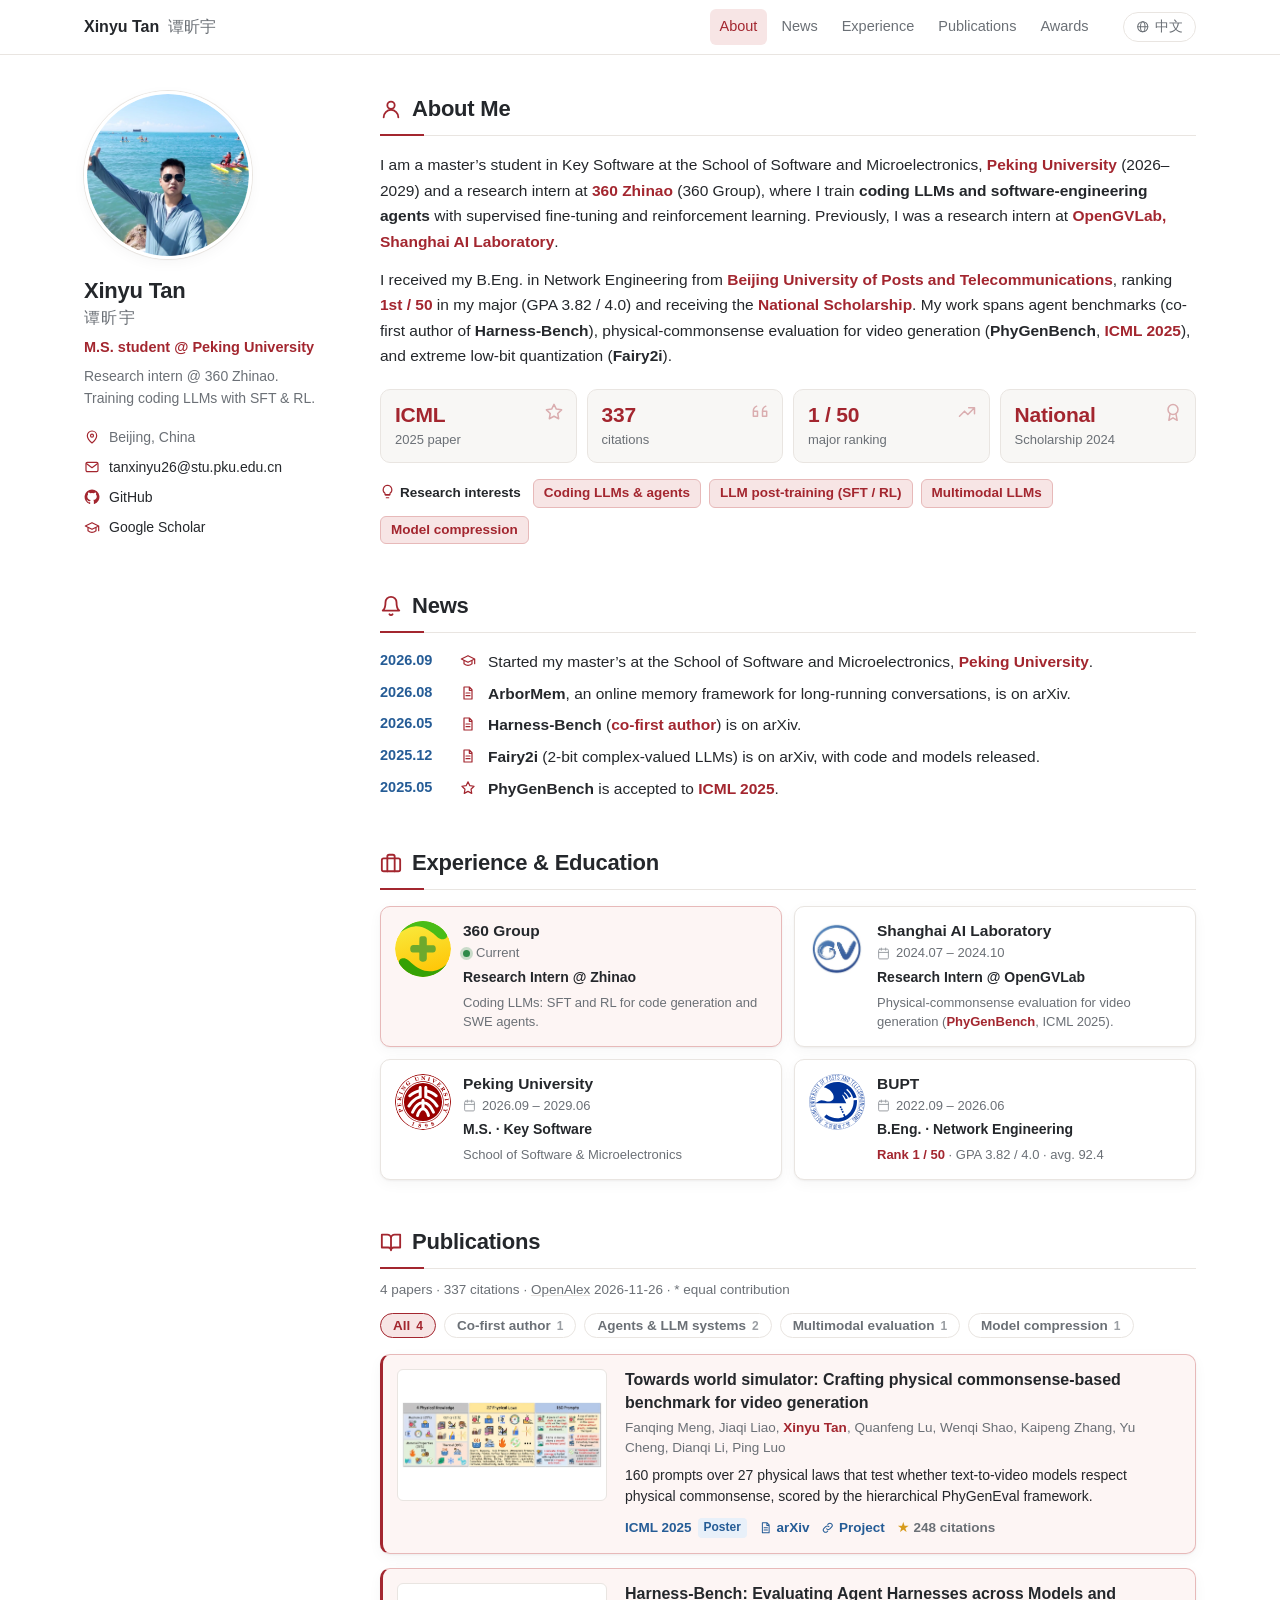
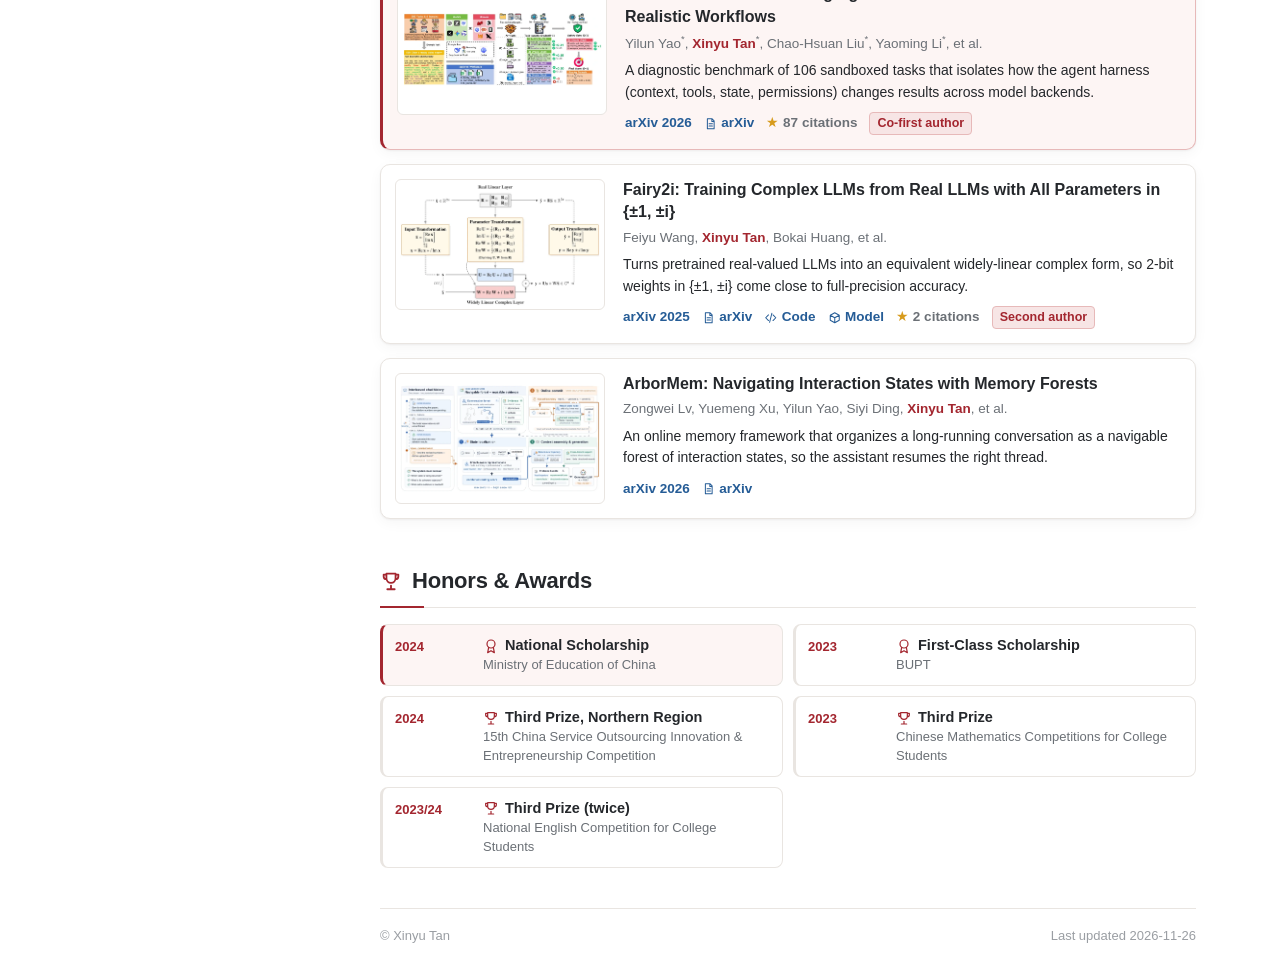
==== index.html @ e9a566f7 "Add PKU School of Software & Microelectronics, section and item icons Co-Authored-By: Claude Opus 5." ====
<!doctype html>
<html lang="en">
<head>
  <meta charset="utf-8">
  <meta name="viewport" content="width=device-width, initial-scale=1">
  <meta name="theme-color" content="#ffffff" media="(prefers-color-scheme: light)">
  <meta name="theme-color" content="#16181c" media="(prefers-color-scheme: dark)">
  <meta name="description" content="Xinyu Tan (谭昕宇), master's student at Peking University and research intern at 360. Coding LLMs, AI agents, multimodal evaluation and model compression.">
  <title>Xinyu Tan · 谭昕宇</title>
  <link rel="icon" href="assets/favicon.svg" type="image/svg+xml">
  <link rel="stylesheet" href="assets/style.css">
  <script defer src="assets/site.js"></script>
</head>
<body>
  <a class="skip-link" href="#about"><span class="en">Skip to content</span><span class="zh">跳到正文</span></a>

  <header class="topbar">
    <div class="topbar-inner">
      <a class="brand" href="#about">Xinyu Tan <span class="brand-zh">谭昕宇</span></a>
      <nav aria-label="Main navigation">
        <a href="#about"><span class="en">About</span><span class="zh">关于</span></a>
        <a href="#news"><span class="en">News</span><span class="zh">动态</span></a>
        <a href="#experience"><span class="en">Experience</span><span class="zh">经历</span></a>
        <a href="#publications"><span class="en">Publications</span><span class="zh">论文</span></a>
        <a href="#awards"><span class="en">Awards</span><span class="zh">荣誉</span></a>
      </nav>
      <button class="locale" id="language" type="button" aria-label="切换到中文"><svg aria-hidden="true"><use href="#globe"/></svg><span class="en">中文</span><span class="zh">EN</span></button>
    </div>
  </header>

  <div class="layout">
    <aside class="profile" aria-label="Profile">
      <img class="avatar" src="assets/xinyu-tan.webp" width="760" height="759" alt="Xinyu Tan by the sea" data-alt-zh="谭昕宇在海边的照片">
      <div class="profile-text">
        <h1>Xinyu Tan <span class="han">谭昕宇</span></h1>
        <p class="affil"><span class="en">M.S. student @ Peking University</span><span class="zh">北京大学 · 硕士研究生</span></p>
        <p class="tagline"><span class="en">Research intern @ 360 Zhinao. Training coding LLMs with SFT &amp; RL.</span><span class="zh">360 智脑研究实习生，用 SFT 与 RL 训练代码大模型。</span></p>
        <ul class="profile-links">
          <li class="muted"><svg aria-hidden="true"><use href="#pin"/></svg><span class="en">Beijing, China</span><span class="zh">中国 · 北京</span></li>
          <li><a href="mailto:tanxinyu26@stu.pku.edu.cn"><svg aria-hidden="true"><use href="#mail"/></svg>tanxinyu26@stu.pku.edu.cn</a></li>
          <li><a href="https://github.com/12345txy"><svg aria-hidden="true"><use href="#github"/></svg>GitHub</a></li>
          <li><a href="https://scholar.google.com/citations?user=gGm2-SwAAAAJ&amp;hl=en"><svg aria-hidden="true"><use href="#cap"/></svg>Google Scholar</a></li>
        </ul>
      </div>
    </aside>

    <main>
      <section id="about" aria-labelledby="about-title">
        <h2 id="about-title"><svg class="hicon" aria-hidden="true"><use href="#i-user"/></svg><span class="en">About Me</span><span class="zh">关于我</span></h2>
        <div class="en prose">
          <p>I am a master’s student in Key Software at the School of Software and Microelectronics, <a class="hl" href="https://www.pku.edu.cn/">Peking University</a> (2026–2029) and a research intern at <span class="hl">360 Zhinao</span> (360 Group), where I train <strong>coding LLMs and software-engineering agents</strong> with supervised fine-tuning and reinforcement learning. Previously, I was a research intern at <span class="hl">OpenGVLab, Shanghai AI Laboratory</span>.</p>
          <p>I received my B.Eng. in Network Engineering from <span class="hl">Beijing University of Posts and Telecommunications</span>, ranking <span class="hl">1st / 50</span> in my major (GPA 3.82 / 4.0) and receiving the <span class="hl">National Scholarship</span>. My work spans agent benchmarks (co-first author of <strong>Harness-Bench</strong>), physical-commonsense evaluation for video generation (<strong>PhyGenBench</strong>, <span class="hl">ICML 2025</span>), and extreme low-bit quantization (<strong>Fairy2i</strong>).</p>
        </div>
        <div class="zh prose">
          <p>我是<a class="hl" href="https://www.pku.edu.cn/">北京大学</a>软件与微电子学院关键软件专业硕士研究生（2026–2029），目前在 <span class="hl">360 集团智脑部门</span>做研究实习，用监督微调（SFT）与强化学习（RL）训练<strong>代码大模型与软件工程智能体</strong>。此前在<span class="hl">上海人工智能实验室 OpenGVLab</span> 做研究实习。</p>
          <p>本科毕业于<span class="hl">北京邮电大学</span>网络工程专业，专业排名 <span class="hl">1 / 50</span>（绩点 3.82 / 4.0），获<span class="hl">国家奖学金</span>。研究工作包括智能体评测（<strong>Harness-Bench</strong>，共同一作）、文生视频物理常识评测（<strong>PhyGenBench</strong>，<span class="hl">ICML 2025</span>）以及极低比特量化（<strong>Fairy2i</strong>）。</p>
        </div>

        <ul class="stats" aria-label="Highlights">
          <li><svg class="sicon" aria-hidden="true"><use href="#i-star"/></svg><b>ICML</b><span class="en">2025 paper</span><span class="zh">2025 论文</span></li>
          <li><svg class="sicon" aria-hidden="true"><use href="#i-quote"/></svg><!-- citation-stat:start -->
<b>337</b><span class="en">citations</span><span class="zh">总被引</span>
<!-- citation-stat:end --></li>
          <li><svg class="sicon" aria-hidden="true"><use href="#i-trend"/></svg><b>1 / 50</b><span class="en">major ranking</span><span class="zh">专业排名</span></li>
          <li><svg class="sicon" aria-hidden="true"><use href="#i-medal"/></svg><b><span class="en">National</span><span class="zh">国家</span></b><span class="en">Scholarship 2024</span><span class="zh">奖学金 2024</span></li>
        </ul>

        <p class="interests"><span class="label"><svg class="licon" aria-hidden="true"><use href="#i-bulb"/></svg><span class="en">Research interests</span><span class="zh">研究方向</span></span>
          <span class="tag"><span class="en">Coding LLMs &amp; agents</span><span class="zh">代码大模型与智能体</span></span>
          <span class="tag"><span class="en">LLM post-training (SFT / RL)</span><span class="zh">大模型后训练（SFT / RL）</span></span>
          <span class="tag"><span class="en">Multimodal LLMs</span><span class="zh">多模态大模型</span></span>
          <span class="tag"><span class="en">Model compression</span><span class="zh">模型压缩</span></span>
        </p>
      </section>

      <section id="news" aria-labelledby="news-title">
        <h2 id="news-title"><svg class="hicon" aria-hidden="true"><use href="#i-bell"/></svg><span class="en">News</span><span class="zh">动态</span></h2>
        <ul class="news">
          <li><time>2026.09</time><svg class="nicon" aria-hidden="true"><use href="#i-cap"/></svg><span class="en">Started my master’s at the School of Software and Microelectronics, <span class="hl">Peking University</span>.</span><span class="zh">进入<span class="hl">北京大学</span>软件与微电子学院攻读硕士学位。</span></li>
          <li><time>2026.08</time><svg class="nicon" aria-hidden="true"><use href="#i-paper"/></svg><span class="en"><strong>ArborMem</strong>, an online memory framework for long-running conversations, is on arXiv.</span><span class="zh"><strong>ArborMem</strong>（面向长期对话的在线记忆框架）发布于 arXiv。</span></li>
          <li><time>2026.05</time><svg class="nicon" aria-hidden="true"><use href="#i-paper"/></svg><span class="en"><strong>Harness-Bench</strong> (<span class="hl">co-first author</span>) is on arXiv.</span><span class="zh"><strong>Harness-Bench</strong>（<span class="hl">共同一作</span>）发布于 arXiv。</span></li>
          <li><time>2025.12</time><svg class="nicon" aria-hidden="true"><use href="#i-paper"/></svg><span class="en"><strong>Fairy2i</strong> (2-bit complex-valued LLMs) is on arXiv, with code and models released.</span><span class="zh"><strong>Fairy2i</strong>（2-bit 复数大模型）发布于 arXiv，代码与模型已开源。</span></li>
          <li><time>2025.05</time><svg class="nicon" aria-hidden="true"><use href="#i-star"/></svg><span class="en"><strong>PhyGenBench</strong> is accepted to <span class="hl">ICML 2025</span>.</span><span class="zh"><strong>PhyGenBench</strong> 被 <span class="hl">ICML 2025</span> 接收。</span></li>
        </ul>
      </section>

      <section id="experience" aria-labelledby="exp-title">
        <h2 id="exp-title"><svg class="hicon" aria-hidden="true"><use href="#i-briefcase"/></svg><span class="en">Experience &amp; Education</span><span class="zh">实习与教育</span></h2>
        <div class="exp-grid">
          <article class="exp current">
            <img class="logo" src="assets/logos/360.svg" alt="" width="56" height="56">
            <div>
              <h3><span class="en">360 Group</span><span class="zh">360 集团</span></h3>
              <p class="when"><span class="live" aria-hidden="true"></span><span class="en">Current</span><span class="zh">至今</span></p>
              <p class="what"><span class="en">Research Intern @ Zhinao</span><span class="zh">研究实习生 · 智脑部门</span></p>
              <p class="note"><span class="en">Coding LLMs: SFT and RL for code generation and SWE agents.</span><span class="zh">代码大模型：面向代码生成与软件工程智能体的 SFT / RL。</span></p>
            </div>
          </article>
          <article class="exp">
            <img class="logo" src="assets/logos/opengvlab.jpg" alt="" width="56" height="56">
            <div>
              <h3><span class="en">Shanghai AI Laboratory</span><span class="zh">上海人工智能实验室</span></h3>
              <p class="when"><svg class="dicon" aria-hidden="true"><use href="#i-calendar"/></svg>2024.07 – 2024.10</p>
              <p class="what"><span class="en">Research Intern @ OpenGVLab</span><span class="zh">研究实习生 · OpenGVLab</span></p>
              <p class="note"><span class="en">Physical-commonsense evaluation for video generation (<span class="hl">PhyGenBench</span>, ICML 2025).</span><span class="zh">文生视频物理常识评测（<span class="hl">PhyGenBench</span>，ICML 2025）。</span></p>
            </div>
          </article>
          <article class="exp">
            <img class="logo" src="assets/logos/pku.svg" alt="" width="56" height="56">
            <div>
              <h3><span class="en">Peking University</span><span class="zh">北京大学</span></h3>
              <p class="when"><svg class="dicon" aria-hidden="true"><use href="#i-calendar"/></svg>2026.09 – 2029.06</p>
              <p class="what"><span class="en">M.S. · Key Software</span><span class="zh">硕士 · 关键软件</span></p>
              <p class="note"><span class="en">School of Software &amp; Microelectronics</span><span class="zh">软件与微电子学院</span></p>
            </div>
          </article>
          <article class="exp">
            <img class="logo" src="assets/logos/bupt.svg" alt="" width="56" height="56">
            <div>
              <h3><span class="en">BUPT</span><span class="zh">北京邮电大学</span></h3>
              <p class="when"><svg class="dicon" aria-hidden="true"><use href="#i-calendar"/></svg>2022.09 – 2026.06</p>
              <p class="what"><span class="en">B.Eng. · Network Engineering</span><span class="zh">本科 · 网络工程</span></p>
              <p class="note"><span class="en"><span class="hl">Rank 1 / 50</span> · GPA 3.82 / 4.0 · avg. 92.4</span><span class="zh"><span class="hl">排名 1 / 50</span> · 绩点 3.82 / 4.0 · 均分 92.4</span></p>
            </div>
          </article>
        </div>
      </section>

      <section id="publications" aria-labelledby="pub-title">
        <h2 id="pub-title"><svg class="hicon" aria-hidden="true"><use href="#i-book"/></svg><span class="en">Publications</span><span class="zh">论文</span></h2>
        <!-- citation-summary:start -->
<p class="source-note"><span class="en">4 papers</span><span class="zh">4 篇论文</span> · <span class="en">337 citations</span><span class="zh">总被引 337 次</span> · <a href="https://openalex.org/">OpenAlex</a> 2026-11-26 · <span class="en">* equal contribution</span><span class="zh">* 共同一作</span></p>
<!-- citation-summary:end -->
        <div class="filters" role="group" aria-label="Filter publications">
          <!-- filters:start -->
<button type="button" data-filter="all" aria-pressed="true"><span class="en">All</span><span class="zh">全部</span><span class="count">4</span></button>
<button type="button" data-filter="cofirst" aria-pressed="false"><span class="en">Co-first author</span><span class="zh">共同一作</span><span class="count">1</span></button>
<button type="button" data-filter="agents" aria-pressed="false"><span class="en">Agents &amp; LLM systems</span><span class="zh">智能体与 LLM 系统</span><span class="count">2</span></button>
<button type="button" data-filter="multimodal" aria-pressed="false"><span class="en">Multimodal evaluation</span><span class="zh">多模态评测</span><span class="count">1</span></button>
<button type="button" data-filter="compression" aria-pressed="false"><span class="en">Model compression</span><span class="zh">模型压缩</span><span class="count">1</span></button>
<!-- filters:end -->
        </div>
        <div class="paper-list" id="paper-list">
          <!-- publications:start -->
<article class="paper featured" data-tags="multimodal">
  <a class="thumb" href="https://arxiv.org/abs/2410.05363" aria-label="Towards world simulator: Crafting physical commonsense-based benchmark for video generation"><img src="assets/phygenbench.webp" loading="lazy" alt=""></a>
  <div class="paper-body">
    <h3><a href="https://arxiv.org/abs/2410.05363">Towards world simulator: Crafting physical commonsense-based benchmark for video generation</a></h3>
    <p class="authors">Fanqing Meng, Jiaqi Liao, <b class="me">Xinyu Tan</b>, Quanfeng Lu, Wenqi Shao, Kaipeng Zhang, Yu Cheng, Dianqi Li, Ping Luo</p>
    <p class="summary"><span class="en">160 prompts over 27 physical laws that test whether text-to-video models respect physical commonsense, scored by the hierarchical PhyGenEval framework.</span><span class="zh">覆盖 4 大领域、27 条物理定律的 160 条提示词，评测文生视频模型是否符合物理常识，并配套三级层次化评估框架 PhyGenEval。</span></p>
    <p class="paper-foot"><span class="venue">ICML 2025</span><span class="venue-note"><span class="en">Poster</span><span class="zh">Poster</span></span><a class="pl" href="https://arxiv.org/abs/2410.05363"><svg aria-hidden="true"><use href="#paper"/></svg>arXiv</a><a class="pl" href="https://phygenbench123.github.io/"><svg aria-hidden="true"><use href="#link"/></svg>Project</a><a class="cites" href="https://openalex.org/W4403346161" title="OpenAlex · 2026-11-26"><span class="en">248 citations</span><span class="zh">被引 248</span></a></p>
  </div>
</article>
<article class="paper featured" data-tags="agents cofirst">
  <a class="thumb" href="https://arxiv.org/abs/2605.27922" aria-label="Harness-Bench: Evaluating Agent Harnesses across Models and Realistic Workflows"><img src="assets/harness-bench.webp" loading="lazy" alt=""></a>
  <div class="paper-body">
    <h3><a href="https://arxiv.org/abs/2605.27922">Harness-Bench: Evaluating Agent Harnesses across Models and Realistic Workflows</a></h3>
    <p class="authors">Yilun Yao<sup>*</sup>, <b class="me">Xinyu Tan</b><sup>*</sup>, Chao-Hsuan Liu<sup>*</sup>, Yaoming Li<sup>*</sup>, et al.</p>
    <p class="summary"><span class="en">A diagnostic benchmark of 106 sandboxed tasks that isolates how the agent harness (context, tools, state, permissions) changes results across model backends.</span><span class="zh">包含 106 个沙箱离线任务的诊断型基准，在多种模型后端下单独衡量智能体 harness（上下文、工具、状态、权限）对结果的影响。</span></p>
    <p class="paper-foot"><span class="venue">arXiv 2026</span><a class="pl" href="https://arxiv.org/abs/2605.27922"><svg aria-hidden="true"><use href="#paper"/></svg>arXiv</a><a class="cites" href="https://openalex.org/W7162690279" title="OpenAlex · 2026-11-26"><span class="en">87 citations</span><span class="zh">被引 87</span></a><span class="role"><span class="en">Co-first author</span><span class="zh">共同一作</span></span></p>
  </div>
</article>
<article class="paper" data-tags="compression">
  <a class="thumb" href="https://arxiv.org/abs/2512.02901" aria-label="Fairy2i: Training Complex LLMs from Real LLMs with All Parameters in {±1, ±i}"><img src="assets/fairy2i.webp" loading="lazy" alt=""></a>
  <div class="paper-body">
    <h3><a href="https://arxiv.org/abs/2512.02901">Fairy2i: Training Complex LLMs from Real LLMs with All Parameters in {±1, ±i}</a></h3>
    <p class="authors">Feiyu Wang, <b class="me">Xinyu Tan</b>, Bokai Huang, et al.</p>
    <p class="summary"><span class="en">Turns pretrained real-valued LLMs into an equivalent widely-linear complex form, so 2-bit weights in {±1, ±i} come close to full-precision accuracy.</span><span class="zh">把预训练实数 LLM 无损转换为广义线性复数形式，配合相位感知量化与残差递归量化，使 {±1, ±i} 的 2-bit 模型逼近全精度效果。</span></p>
    <p class="paper-foot"><span class="venue">arXiv 2025</span><a class="pl" href="https://arxiv.org/abs/2512.02901"><svg aria-hidden="true"><use href="#paper"/></svg>arXiv</a><a class="pl" href="https://github.com/PKULab1806/Fairy2i-W2"><svg aria-hidden="true"><use href="#code"/></svg>Code</a><a class="pl" href="https://huggingface.co/PKU-DS-LAB/Fairy2i-W2"><svg aria-hidden="true"><use href="#cube"/></svg>Model</a><a class="cites" href="https://openalex.org/W4417010769" title="OpenAlex · 2026-11-26"><span class="en">2 citations</span><span class="zh">被引 2</span></a><span class="role"><span class="en">Second author</span><span class="zh">第二作者</span></span></p>
  </div>
</article>
<article class="paper" data-tags="agents">
  <a class="thumb" href="https://arxiv.org/abs/2608.17534" aria-label="ArborMem: Navigating Interaction States with Memory Forests"><img src="assets/arbormem.webp" loading="lazy" alt=""></a>
  <div class="paper-body">
    <h3><a href="https://arxiv.org/abs/2608.17534">ArborMem: Navigating Interaction States with Memory Forests</a></h3>
    <p class="authors">Zongwei Lv, Yuemeng Xu, Yilun Yao, Siyi Ding, <b class="me">Xinyu Tan</b>, et al.</p>
    <p class="summary"><span class="en">An online memory framework that organizes a long-running conversation as a navigable forest of interaction states, so the assistant resumes the right thread.</span><span class="zh">在线记忆框架，把长期对话组织成可导航的“交互状态森林”，让助手准确接续被打断的任务线程。</span></p>
    <p class="paper-foot"><span class="venue">arXiv 2026</span><a class="pl" href="https://arxiv.org/abs/2608.17534"><svg aria-hidden="true"><use href="#paper"/></svg>arXiv</a></p>
  </div>
</article>
<!-- publications:end -->
        </div>
      </section>

      <section id="awards" aria-labelledby="awards-title">
        <h2 id="awards-title"><svg class="hicon" aria-hidden="true"><use href="#i-trophy"/></svg><span class="en">Honors &amp; Awards</span><span class="zh">荣誉奖项</span></h2>
        <ul class="awards">
          <li class="top"><time>2024</time><div><b><svg class="aicon" aria-hidden="true"><use href="#i-medal"/></svg><span class="en">National Scholarship</span><span class="zh">国家奖学金</span></b><span class="en">Ministry of Education of China</span><span class="zh">中华人民共和国教育部</span></div></li>
          <li><time>2023</time><div><b><svg class="aicon" aria-hidden="true"><use href="#i-medal"/></svg><span class="en">First-Class Scholarship</span><span class="zh">一等奖学金</span></b><span class="en">BUPT</span><span class="zh">北京邮电大学</span></div></li>
          <li><time>2024</time><div><b><svg class="aicon" aria-hidden="true"><use href="#i-trophy"/></svg><span class="en">Third Prize, Northern Region</span><span class="zh">北部赛区三等奖</span></b><span class="en">15th China Service Outsourcing Innovation &amp; Entrepreneurship Competition</span><span class="zh">第十五届中国大学生服务外包创新创业大赛</span></div></li>
          <li><time>2023</time><div><b><svg class="aicon" aria-hidden="true"><use href="#i-trophy"/></svg><span class="en">Third Prize</span><span class="zh">三等奖</span></b><span class="en">Chinese Mathematics Competitions for College Students</span><span class="zh">全国大学生数学竞赛</span></div></li>
          <li><time>2023/24</time><div><b><svg class="aicon" aria-hidden="true"><use href="#i-trophy"/></svg><span class="en">Third Prize (twice)</span><span class="zh">三等奖（两次）</span></b><span class="en">National English Competition for College Students</span><span class="zh">全国大学生英语竞赛</span></div></li>
        </ul>
      </section>

      <footer>
        <span>© Xinyu Tan</span>
        <span><span class="en">Last updated</span><span class="zh">最后更新</span> <!-- updated:start -->
2026-11-26
<!-- updated:end --></span>
      </footer>
    </main>
  </div>

  <svg class="symbols" xmlns="http://www.w3.org/2000/svg" aria-hidden="true">
    <symbol id="globe" viewBox="0 0 24 24"><circle cx="12" cy="12" r="9"/><ellipse cx="12" cy="12" rx="4" ry="9"/><path d="M3 12h18"/></symbol>
    <symbol id="mail" viewBox="0 0 24 24"><rect x="3" y="5" width="18" height="14" rx="2"/><path d="m4 7 8 6 8-6"/></symbol>
    <symbol id="pin" viewBox="0 0 24 24"><path d="M19 10c0 5-7 11-7 11S5 15 5 10a7 7 0 0 1 14 0Z"/><circle cx="12" cy="10" r="2.2"/></symbol>
    <symbol id="cap" viewBox="0 0 24 24"><path d="m2 9 10-5 10 5-10 5-10-5Zm4 2.5V16q6 5 12 0v-4.5M22 9v7"/></symbol>
    <symbol id="github" viewBox="0 0 24 24"><path stroke="none" fill="currentColor" d="M12 .9a11.1 11.1 0 0 0-3.5 21.64c.55.1.76-.24.76-.54v-2.09c-3.1.68-3.76-1.32-3.76-1.32-.51-1.28-1.24-1.62-1.24-1.62-1.02-.69.08-.68.08-.68 1.12.08 1.71 1.15 1.71 1.15 1 1.69 2.62.77 3.26.59.1-.72.39-1.21.71-1.49-2.47-.28-5.08-1.23-5.08-5.49 0-1.21.43-2.2 1.14-2.97-.11-.28-.49-1.4.11-2.92 0 0 .94-.3 3.06 1.14a10.62 10.62 0 0 1 5.58 0c2.12-1.44 3.05-1.14 3.05-1.14.61 1.52.23 2.64.12 2.92.71.77 1.14 1.76 1.14 2.97 0 4.27-2.61 5.2-5.1 5.48.4.35.76 1.02.76 2.06V22c0 .3.2.65.77.54A11.1 11.1 0 0 0 12 .9Z"/></symbol>
    <symbol id="paper" viewBox="0 0 24 24"><path d="M6 3h8l4 4v14H6zM14 3v5h4M9 12h6m-6 4h6"/></symbol>
    <symbol id="code" viewBox="0 0 24 24"><path d="m8 7-5 5 5 5m8-10 5 5-5 5M14 4l-4 16"/></symbol>
    <symbol id="cube" viewBox="0 0 24 24"><path d="m12 3 8 4.5v9L12 21l-8-4.5v-9L12 3Zm0 9 8-4.5M12 12v9m0-9L4 7.5"/></symbol>
    <symbol id="link" viewBox="0 0 24 24"><path d="M10 14a4 4 0 0 0 5.7 0l3-3a4 4 0 0 0-5.7-5.7l-1 1M14 10a4 4 0 0 0-5.7 0l-3 3a4 4 0 0 0 5.7 5.7l1-1"/></symbol>
    <symbol id="i-user" viewBox="0 0 24 24"><circle cx="12" cy="8" r="4"/><path d="M4 21a8 8 0 0 1 16 0"/></symbol>
    <symbol id="i-bell" viewBox="0 0 24 24"><path d="M6 8a6 6 0 0 1 12 0c0 7 3 9 3 9H3s3-2 3-9"/><path d="M10.3 21a1.94 1.94 0 0 0 3.4 0"/></symbol>
    <symbol id="i-briefcase" viewBox="0 0 24 24"><rect x="2" y="7" width="20" height="14" rx="2"/><path d="M16 21V5a2 2 0 0 0-2-2h-4a2 2 0 0 0-2 2v16"/></symbol>
    <symbol id="i-book" viewBox="0 0 24 24"><path d="M2 4h6a4 4 0 0 1 4 4v13a3 3 0 0 0-3-3H2zM22 4h-6a4 4 0 0 0-4 4v13a3 3 0 0 1 3-3h7z"/></symbol>
    <symbol id="i-trophy" viewBox="0 0 24 24"><path d="M8 21h8M12 17v4M7 4h10v5a5 5 0 0 1-10 0zM17 5h3v2a3 3 0 0 1-3 3M7 5H4v2a3 3 0 0 0 3 3"/></symbol>
    <symbol id="i-medal" viewBox="0 0 24 24"><circle cx="12" cy="9" r="6"/><path d="m8.5 14 -1.5 8 5-3 5 3-1.5-8"/></symbol>
    <symbol id="i-star" viewBox="0 0 24 24"><path d="m12 2.8 2.8 5.7 6.3.9-4.6 4.4 1.1 6.3L12 17.1l-5.6 3 1.1-6.3L2.9 9.4l6.3-.9z"/></symbol>
    <symbol id="i-quote" viewBox="0 0 24 24"><path d="M4 11h5v6H4v-6c0-3 1.5-5 4-6M15 11h5v6h-5v-6c0-3 1.5-5 4-6"/></symbol>
    <symbol id="i-trend" viewBox="0 0 24 24"><path d="m3 17 6-6 4 4 8-8M14 7h7v7"/></symbol>
    <symbol id="i-bulb" viewBox="0 0 24 24"><path d="M9 18h6M10 22h4M12 2a7 7 0 0 0-4 12.7V17h8v-2.3A7 7 0 0 0 12 2z"/></symbol>
    <symbol id="i-calendar" viewBox="0 0 24 24"><rect x="3" y="4" width="18" height="18" rx="2"/><path d="M16 2v4M8 2v4M3 10h18"/></symbol>
    <symbol id="i-cap" viewBox="0 0 24 24"><path d="m2 9 10-5 10 5-10 5-10-5Zm4 2.5V16q6 5 12 0v-4.5M22 9v7"/></symbol>
    <symbol id="i-paper" viewBox="0 0 24 24"><path d="M6 3h8l4 4v14H6zM14 3v5h4M9 12h6m-6 4h6"/></symbol>
  </svg>
</body>
</html>
---- assets/style.css ----
/* Xinyu Tan homepage — sidebar profile + dense, highlight-first content. */

:root {
  --bg: #ffffff;
  --surface: #f8f7f5;
  --surface-2: #fdf5f4;
  --line: #e9e5e1;
  --text: #24272b;
  --muted: #6b7076;
  --faint: #9a9ea3;
  --accent: #a3262f;          /* highlight red (PKU-ish) */
  --accent-soft: #f7e5e5;
  --accent-line: #e7b9b9;
  --venue: #255c96;           /* venue / links blue */
  --venue-soft: #e8f0f9;
  --ok: #2f8a4a;
  --shadow: 0 1px 2px rgba(30, 20, 20, .05), 0 4px 14px rgba(30, 20, 20, .04);
  --radius: 10px;
  --font: -apple-system, BlinkMacSystemFont, "Segoe UI", "Helvetica Neue", Arial, "PingFang SC", "Hiragino Sans GB", "Microsoft YaHei", "Noto Sans CJK SC", sans-serif;
  color-scheme: light;
}

@media (prefers-color-scheme: dark) {
  :root {
    --bg: #16181c;
    --surface: #1e2126;
    --surface-2: #2a1f22;
    --line: #2f333a;
    --text: #e6e7e9;
    --muted: #a3a8ae;
    --faint: #7c8187;
    --accent: #f08a8f;
    --accent-soft: #3a2427;
    --accent-line: #6b3a3f;
    --venue: #8ab8ec;
    --venue-soft: #1f2b3a;
    --ok: #5fc47c;
    --shadow: none;
    color-scheme: dark;
  }
}

* { box-sizing: border-box; }
html { scroll-behavior: smooth; scroll-padding-top: 64px; -webkit-text-size-adjust: 100%; }
body {
  margin: 0;
  background: var(--bg);
  color: var(--text);
  font: 15.5px/1.65 var(--font);
}
a { color: var(--venue); text-decoration: none; }
a:hover { text-decoration: underline; text-underline-offset: 2px; }
img { max-width: 100%; display: block; }
svg { width: 1em; height: 1em; fill: none; stroke: currentColor; stroke-width: 1.8; stroke-linecap: round; stroke-linejoin: round; flex: none; }
.symbols { display: none; }
h1, h2, h3, p { margin: 0; }

/* bilingual switch */
html[lang="zh-CN"] .en, html:not([lang="zh-CN"]) .zh { display: none !important; }

.skip-link { position: absolute; left: -999px; top: 8px; background: var(--text); color: var(--bg); padding: 6px 12px; border-radius: 6px; z-index: 50; }
.skip-link:focus { left: 12px; }

/* ---------- top bar ---------- */
.topbar {
  position: sticky; top: 0; z-index: 20;
  background: color-mix(in srgb, var(--bg) 88%, transparent);
  backdrop-filter: saturate(160%) blur(10px);
  border-bottom: 1px solid var(--line);
}
.topbar-inner {
  max-width: 1160px; margin: 0 auto; padding: 0 24px;
  height: 54px; display: flex; align-items: center; gap: 24px;
}
.brand { font-weight: 700; color: var(--text); font-size: 16px; white-space: nowrap; }
.brand:hover { text-decoration: none; color: var(--accent); }
.brand-zh { color: var(--muted); font-weight: 500; margin-left: 4px; }
nav { display: flex; gap: 4px; margin-left: auto; overflow-x: auto; scrollbar-width: none; }
nav::-webkit-scrollbar { display: none; }
nav a {
  color: var(--muted); font-size: 14.5px; font-weight: 500;
  padding: 6px 10px; border-radius: 6px; white-space: nowrap;
}
nav a:hover { color: var(--text); background: var(--surface); text-decoration: none; }
nav a[aria-current] { color: var(--accent); background: var(--accent-soft); }
.locale {
  display: inline-flex; align-items: center; gap: 6px;
  font: 500 13.5px var(--font); color: var(--muted);
  background: none; border: 1px solid var(--line); border-radius: 999px;
  padding: 5px 12px; cursor: pointer;
}
.locale:hover { color: var(--text); border-color: var(--muted); }

/* ---------- layout ---------- */
.layout {
  max-width: 1160px; margin: 0 auto; padding: 36px 24px 0;
  display: grid; grid-template-columns: 240px minmax(0, 1fr); gap: 56px;
}

/* ---------- profile sidebar ---------- */
.profile { position: sticky; top: 86px; align-self: start; }
.avatar {
  width: 168px; height: 168px; border-radius: 50%; object-fit: cover; object-position: 50% 40%;
  border: 3px solid var(--bg); box-shadow: 0 0 0 1px var(--line), var(--shadow);
}
.profile h1 { font-size: 22px; line-height: 1.3; margin-top: 18px; letter-spacing: -.01em; }
.profile h1 .han { display: block; font-size: 16px; font-weight: 500; color: var(--muted); letter-spacing: .08em; margin-top: 2px; }
.affil { margin-top: 8px; font-weight: 600; color: var(--accent); font-size: 14.5px; }
.tagline { margin-top: 6px; color: var(--muted); font-size: 14px; line-height: 1.55; }
.profile-links { list-style: none; padding: 0; margin: 16px 0 0; display: grid; gap: 7px; font-size: 14px; }
.profile-links li { display: flex; align-items: center; gap: 9px; min-width: 0; }
.profile-links a { display: inline-flex; align-items: center; gap: 9px; color: var(--text); min-width: 0; overflow-wrap: anywhere; }
.profile-links a:hover { color: var(--venue); }
.profile-links svg { color: var(--accent); font-size: 16px; }
.profile-links .muted { color: var(--muted); }

/* ---------- sections ---------- */
main { min-width: 0; }
section { padding-bottom: 40px; }
section + section { padding-top: 4px; }
h2 {
  display: flex; align-items: center; gap: 10px;
  font-size: 22px; font-weight: 700; letter-spacing: -.01em;
  padding-bottom: 8px; margin-bottom: 16px; border-bottom: 1px solid var(--line);
  position: relative;
}
h2::after { content: ""; position: absolute; left: 0; bottom: -1px; width: 44px; height: 2px; background: var(--accent); }

.prose p + p { margin-top: 12px; }
.prose strong { font-weight: 650; }
.hl { color: var(--accent); font-weight: 650; }
a.hl:hover { color: var(--accent); }

/* highlight stats */
.stats { list-style: none; padding: 0; margin: 20px 0 0; display: grid; grid-template-columns: repeat(4, minmax(0, 1fr)); gap: 10px; }
.stats li {
  position: relative;
  background: var(--surface); border: 1px solid var(--line); border-radius: var(--radius);
  padding: 12px 14px; display: flex; flex-direction: column; gap: 1px;
  font-size: 13px; color: var(--muted);
}
.stats b { font-size: 21px; line-height: 1.25; color: var(--accent); font-weight: 750; letter-spacing: -.01em; }

.interests { margin-top: 16px; display: flex; flex-wrap: wrap; align-items: center; gap: 8px; font-size: 13.5px; }
.interests .label { font-weight: 650; margin-right: 4px; }
.tag {
  color: var(--accent); background: var(--accent-soft); border: 1px solid var(--accent-line);
  border-radius: 6px; padding: 2px 10px; font-weight: 550;
}

/* icons */
.hicon { width: 22px; height: 22px; color: var(--accent); stroke-width: 2; }
.sicon { position: absolute; top: 12px; right: 12px; width: 20px; height: 20px; color: var(--accent); opacity: .35; }
.licon { width: 15px; height: 15px; color: var(--accent); margin-right: 5px; vertical-align: -2px; }
.dicon { width: 13px; height: 13px; color: var(--faint); }
.nicon { width: 16px; height: 16px; color: var(--accent); margin-top: 4px; }
.aicon { width: 16px; height: 16px; color: var(--accent); flex: none; }
.awards b { display: flex; align-items: center; gap: 6px; }

/* news */
.news { list-style: none; margin: 0; padding: 0; display: grid; gap: 6px; }
.news li { display: grid; grid-template-columns: 70px 18px minmax(0, 1fr); gap: 10px; align-items: start; }
.news time { font-variant-numeric: tabular-nums; color: var(--venue); font-weight: 650; font-size: 14.5px; }

/* experience */
.exp-grid { display: grid; grid-template-columns: repeat(2, minmax(0, 1fr)); gap: 12px; }
.exp {
  display: flex; gap: 12px; align-items: flex-start;
  border: 1px solid var(--line); border-radius: var(--radius); padding: 14px;
  background: var(--bg); box-shadow: var(--shadow);
}
.exp.current { background: var(--surface-2); border-color: var(--accent-line); }
.mono {
  flex: none; width: 44px; height: 44px; border-radius: 50%;
  display: grid; place-items: center; color: #fff; font-weight: 750; font-size: 12.5px; letter-spacing: .02em;
}
.logo {
  flex: none; width: 56px; height: 56px; object-fit: contain;
  border-radius: 50%; background: #fff;
}
.exp h3 { font-size: 15.5px; line-height: 1.35; }
.exp .when { font-size: 13px; color: var(--muted); display: flex; align-items: center; gap: 6px; font-variant-numeric: tabular-nums; }
.exp .what { font-size: 14px; font-weight: 600; margin-top: 2px; }
.exp .note { font-size: 13px; color: var(--muted); margin-top: 4px; line-height: 1.5; }
.live { width: 7px; height: 7px; border-radius: 50%; background: var(--ok); box-shadow: 0 0 0 3px color-mix(in srgb, var(--ok) 25%, transparent); }

/* publications */
.source-note { font-size: 13.5px; color: var(--muted); margin: -6px 0 12px; }
.source-note a { color: inherit; text-decoration: underline; text-decoration-color: var(--line); }
.filters { display: flex; flex-wrap: wrap; gap: 8px; margin-bottom: 16px; }
.filters button {
  font: 550 13.5px var(--font); color: var(--muted);
  background: var(--bg); border: 1px solid var(--line); border-radius: 999px;
  padding: 4px 12px; cursor: pointer; display: inline-flex; align-items: center; gap: 6px;
}
.filters button:hover { color: var(--text); border-color: var(--muted); }
.filters button[aria-pressed="true"] { color: var(--accent); border-color: var(--accent); background: var(--accent-soft); }
.filters .count { font-size: 12px; color: var(--faint); font-variant-numeric: tabular-nums; }
.filters button[aria-pressed="true"] .count { color: var(--accent); }

.paper-list { display: grid; gap: 14px; }
.paper {
  display: grid; grid-template-columns: 210px minmax(0, 1fr); gap: 18px;
  border: 1px solid var(--line); border-radius: var(--radius); padding: 14px;
  background: var(--bg); box-shadow: var(--shadow);
}
.paper.featured { background: var(--surface-2); border-color: var(--accent-line); border-left: 3px solid var(--accent); }
.paper[hidden] { display: none; }
.thumb {
  align-self: start; border-radius: 6px; overflow: hidden; background: #fff;
  border: 1px solid var(--line); aspect-ratio: 16 / 10; display: grid; place-items: center;
}
.thumb img { width: 100%; height: 100%; object-fit: contain; padding: 4px; transition: transform .25s; }
.thumb:hover img { transform: scale(1.04); }
.paper h3 { font-size: 16px; line-height: 1.4; font-weight: 700; }
.paper h3 a { color: var(--text); }
.paper h3 a:hover { color: var(--venue); }
.authors { font-size: 13.5px; color: var(--muted); margin-top: 4px; line-height: 1.5; }
.authors .me { color: var(--accent); font-weight: 700; }
.authors sup { font-size: .7em; }
.summary { font-size: 14px; margin-top: 6px; line-height: 1.55; }
.paper-foot { margin-top: 9px; display: flex; flex-wrap: wrap; align-items: center; gap: 6px 12px; font-size: 13.5px; }
.venue { color: var(--venue); font-weight: 750; }
.venue-note { color: var(--venue); background: var(--venue-soft); border-radius: 4px; padding: 0 6px; font-size: 12px; font-weight: 600; margin-left: -6px; }
.pl { display: inline-flex; align-items: center; gap: 4px; font-weight: 600; }
.cites { color: var(--muted); font-weight: 550; }
.cites::before { content: "★ "; color: #d79b1c; }
.role {
  color: var(--accent); background: var(--accent-soft); border: 1px solid var(--accent-line);
  border-radius: 4px; padding: 0 7px; font-size: 12.5px; font-weight: 650;
}

/* awards */
.awards { list-style: none; padding: 0; margin: 0; display: grid; grid-template-columns: repeat(2, minmax(0, 1fr)); gap: 10px; }
.awards li {
  display: grid; grid-template-columns: 78px minmax(0, 1fr); gap: 10px;
  border: 1px solid var(--line); border-left: 3px solid var(--line); border-radius: 8px;
  padding: 10px 12px; background: var(--bg);
}
.awards li.top { border-left-color: var(--accent); background: var(--surface-2); }
.awards time { color: var(--accent); font-weight: 650; font-size: 13px; padding-top: 1px; font-variant-numeric: tabular-nums; }
.awards div { display: flex; flex-direction: column; font-size: 13px; color: var(--muted); line-height: 1.45; }
.awards b { font-size: 14.5px; color: var(--text); font-weight: 650; }

footer {
  display: flex; justify-content: space-between; gap: 12px; flex-wrap: wrap;
  border-top: 1px solid var(--line); padding: 16px 0 32px; color: var(--faint); font-size: 13px;
}

:focus-visible { outline: 2px solid var(--venue); outline-offset: 2px; border-radius: 4px; }

/* ---------- responsive ---------- */
@media (max-width: 1000px) {
  .exp-grid { grid-template-columns: repeat(2, minmax(0, 1fr)); }
  .stats { grid-template-columns: repeat(2, minmax(0, 1fr)); }
}
@media (max-width: 860px) {
  .layout { grid-template-columns: 1fr; gap: 28px; padding-top: 24px; }
  .profile { position: static; display: flex; gap: 20px; align-items: center; }
  .avatar { width: 112px; height: 112px; }
  .profile h1 { margin-top: 0; }
  .profile-links { grid-template-columns: repeat(2, max-content); column-gap: 18px; }
  .brand-zh { display: none; }
}
@media (max-width: 640px) {
  body { font-size: 15px; }
  .topbar-inner { padding: 0 16px; gap: 12px; }
  .brand { display: none; }
  nav { margin-left: 0; }
  .layout { padding: 20px 16px 0; }
  .profile { flex-direction: column; align-items: flex-start; }
  .profile-links { grid-template-columns: 1fr; }
  .exp-grid, .awards { grid-template-columns: 1fr; }
  .paper { grid-template-columns: 1fr; gap: 10px; }
  .thumb { max-width: 320px; }
  .news li { grid-template-columns: 60px 16px minmax(0, 1fr); gap: 8px; }
}
@media (prefers-reduced-motion: reduce) {
  html { scroll-behavior: auto; }
  .thumb img { transition: none; }
}
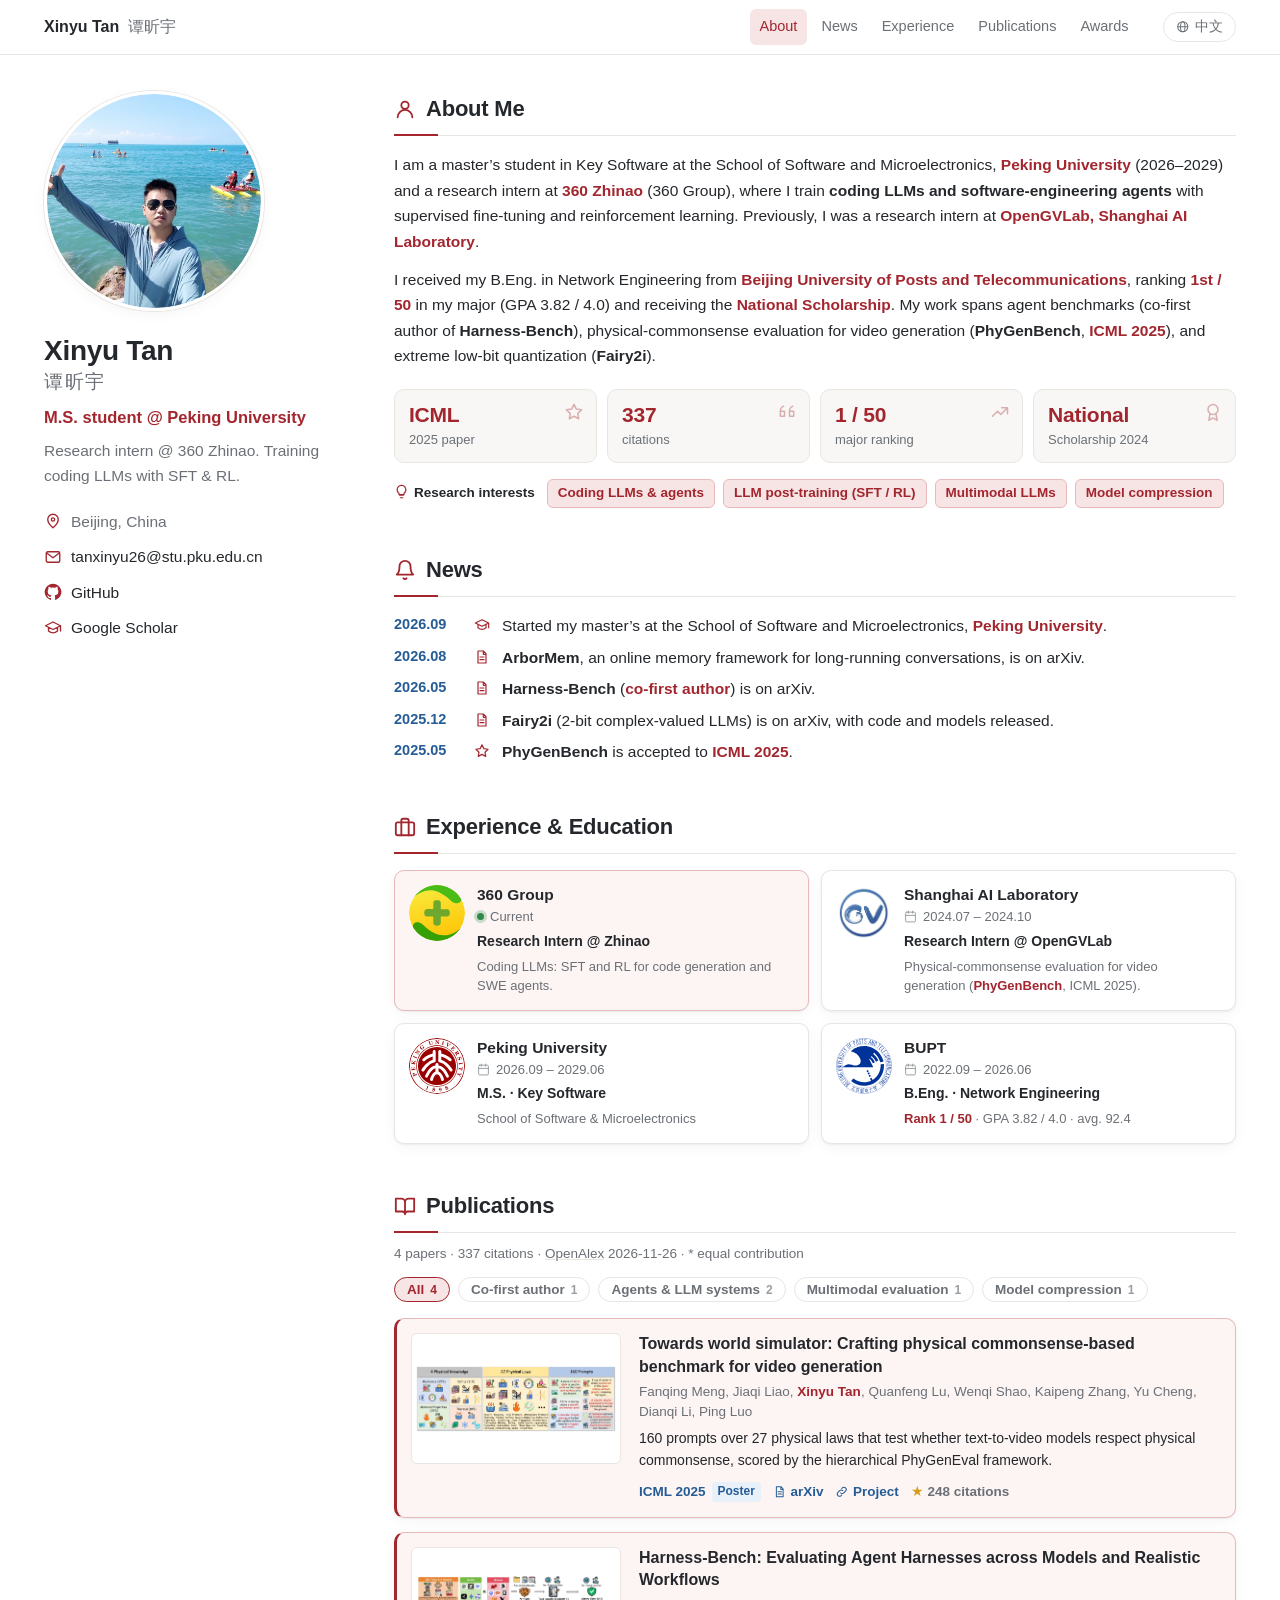
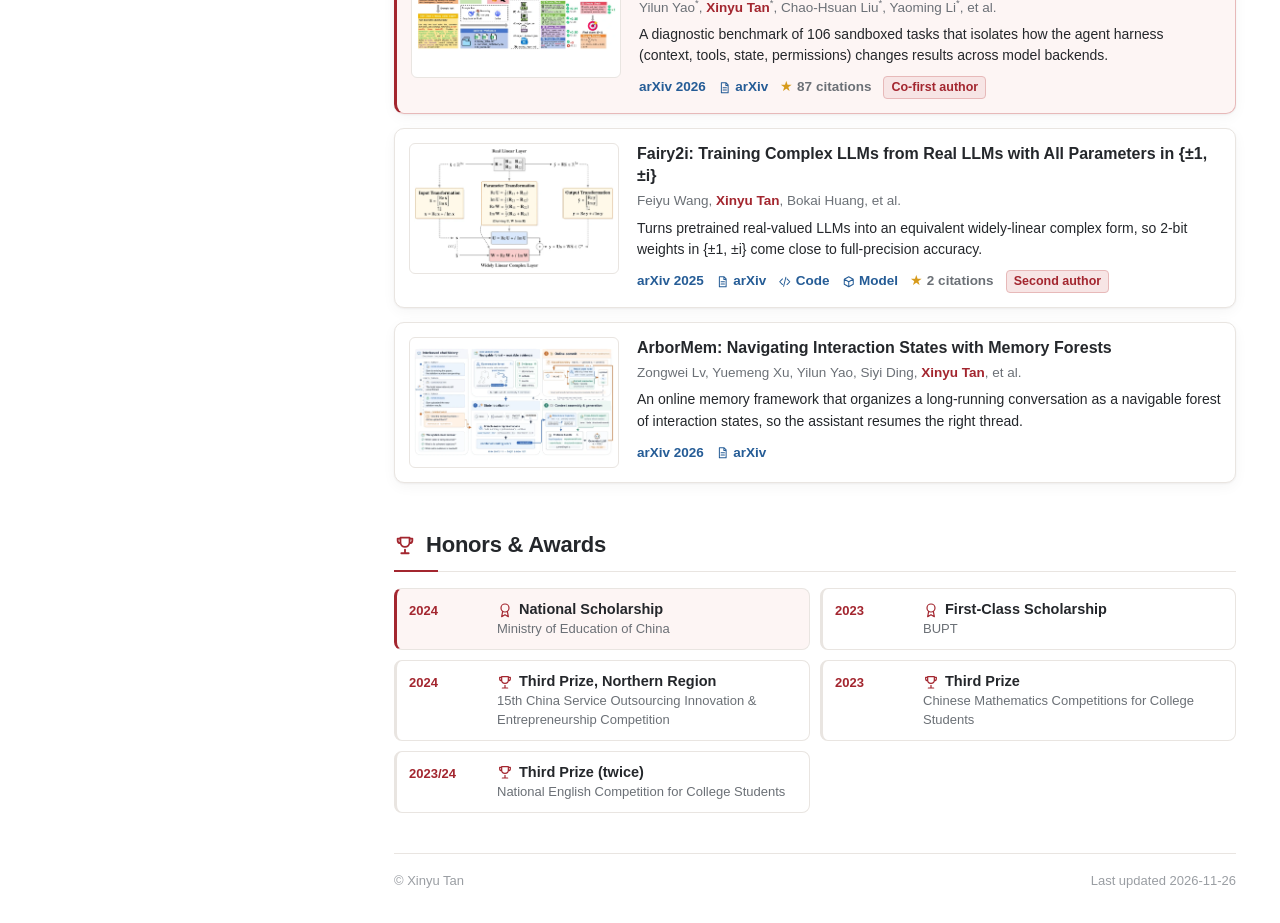
==== commit 43601f94: "Enlarge profile sidebar: wider column, bigger avatar and text Co-Authored-By: Claude Opus 5.5 <norep" ====
--- a/index.html
+++ b/index.html
@@ -8,8 +8,8 @@
   <meta name="description" content="Xinyu Tan (谭昕宇), master's student at Peking University and research intern at 360. Coding LLMs, AI agents, multimodal evaluation and model compression.">
   <title>Xinyu Tan · 谭昕宇</title>
   <link rel="icon" href="assets/favicon.svg" type="image/svg+xml">
-  <link rel="stylesheet" href="assets/style.css">
-  <script defer src="assets/site.js"></script>
+  <link rel="stylesheet" href="assets/style.css?v=6be84f8d39">
+  <script defer src="assets/site.js?v=d401abfa11"></script>
 </head>
 <body>
   <a class="skip-link" href="#about"><span class="en">Skip to content</span><span class="zh">跳到正文</span></a>
--- a/assets/style.css
+++ b/assets/style.css
@@ -69,7 +69,7 @@
   border-bottom: 1px solid var(--line);
 }
 .topbar-inner {
-  max-width: 1160px; margin: 0 auto; padding: 0 24px;
+  max-width: 1240px; margin: 0 auto; padding: 0 24px;
   height: 54px; display: flex; align-items: center; gap: 24px;
 }
 .brand { font-weight: 700; color: var(--text); font-size: 16px; white-space: nowrap; }
@@ -93,25 +93,25 @@
 
 /* ---------- layout ---------- */
 .layout {
-  max-width: 1160px; margin: 0 auto; padding: 36px 24px 0;
-  display: grid; grid-template-columns: 240px minmax(0, 1fr); gap: 56px;
+  max-width: 1240px; margin: 0 auto; padding: 36px 24px 0;
+  display: grid; grid-template-columns: 290px minmax(0, 1fr); gap: 60px;
 }
 
 /* ---------- profile sidebar ---------- */
 .profile { position: sticky; top: 86px; align-self: start; }
 .avatar {
-  width: 168px; height: 168px; border-radius: 50%; object-fit: cover; object-position: 50% 40%;
+  width: 220px; height: 220px; border-radius: 50%; object-fit: cover; object-position: 50% 40%;
   border: 3px solid var(--bg); box-shadow: 0 0 0 1px var(--line), var(--shadow);
 }
-.profile h1 { font-size: 22px; line-height: 1.3; margin-top: 18px; letter-spacing: -.01em; }
-.profile h1 .han { display: block; font-size: 16px; font-weight: 500; color: var(--muted); letter-spacing: .08em; margin-top: 2px; }
-.affil { margin-top: 8px; font-weight: 600; color: var(--accent); font-size: 14.5px; }
-.tagline { margin-top: 6px; color: var(--muted); font-size: 14px; line-height: 1.55; }
-.profile-links { list-style: none; padding: 0; margin: 16px 0 0; display: grid; gap: 7px; font-size: 14px; }
+.profile h1 { font-size: 28px; line-height: 1.25; margin-top: 22px; letter-spacing: -.01em; }
+.profile h1 .han { display: block; font-size: 19px; font-weight: 500; color: var(--muted); letter-spacing: .08em; margin-top: 2px; }
+.affil { margin-top: 10px; font-weight: 650; color: var(--accent); font-size: 16.5px; }
+.tagline { margin-top: 8px; color: var(--muted); font-size: 15.5px; line-height: 1.6; }
+.profile-links { list-style: none; padding: 0; margin: 20px 0 0; display: grid; gap: 10px; font-size: 15.5px; }
 .profile-links li { display: flex; align-items: center; gap: 9px; min-width: 0; }
 .profile-links a { display: inline-flex; align-items: center; gap: 9px; color: var(--text); min-width: 0; overflow-wrap: anywhere; }
 .profile-links a:hover { color: var(--venue); }
-.profile-links svg { color: var(--accent); font-size: 16px; }
+.profile-links svg { color: var(--accent); font-size: 18px; }
 .profile-links .muted { color: var(--muted); }
 
 /* ---------- sections ---------- */
@@ -257,7 +257,7 @@
 @media (max-width: 860px) {
   .layout { grid-template-columns: 1fr; gap: 28px; padding-top: 24px; }
   .profile { position: static; display: flex; gap: 20px; align-items: center; }
-  .avatar { width: 112px; height: 112px; }
+  .avatar { width: 128px; height: 128px; }
   .profile h1 { margin-top: 0; }
   .profile-links { grid-template-columns: repeat(2, max-content); column-gap: 18px; }
   .brand-zh { display: none; }
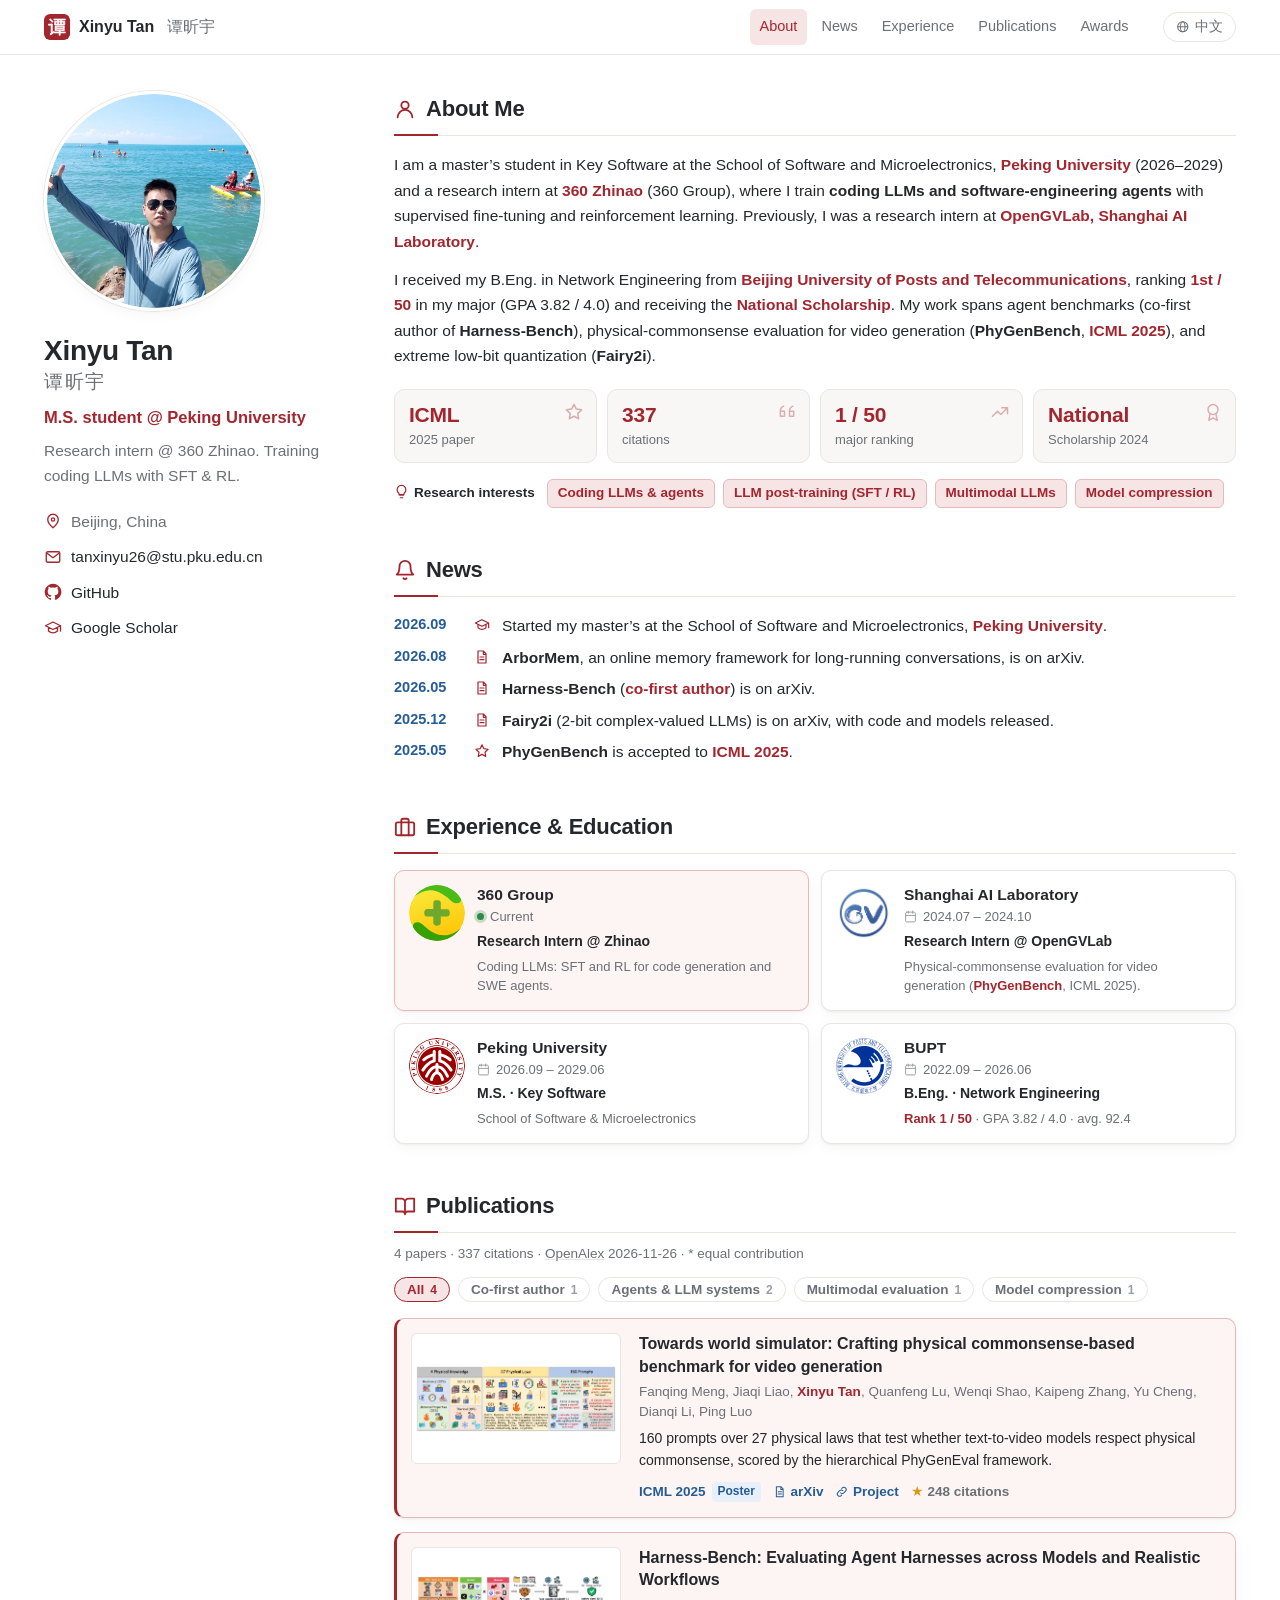
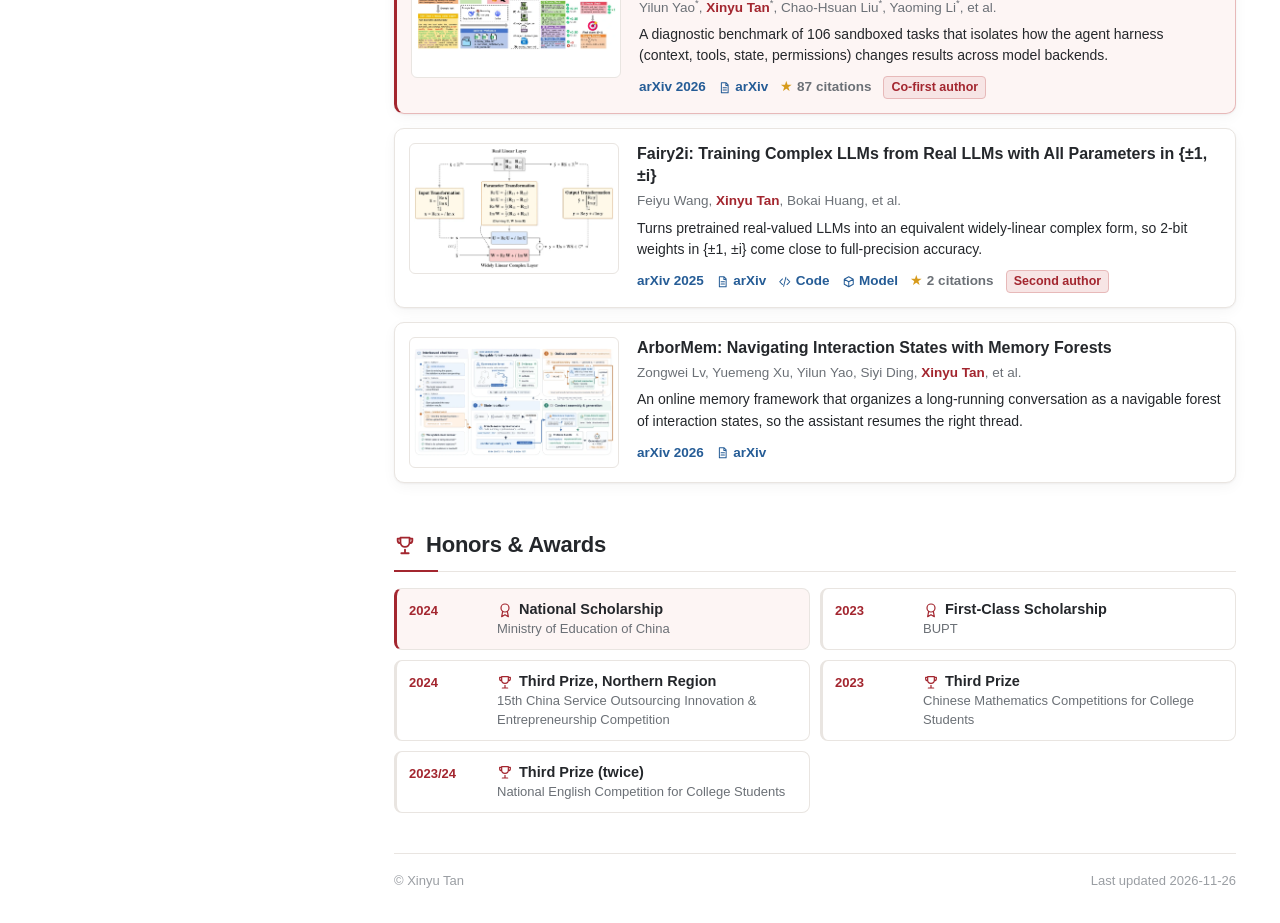
==== commit 53e55186: "New seal-style favicon (谭), PNG + Apple touch icons, brand mark in top bar Co-Authored-By: Claude Op" ====
--- a/index.html
+++ b/index.html
@@ -7,8 +7,10 @@
   <meta name="theme-color" content="#16181c" media="(prefers-color-scheme: dark)">
   <meta name="description" content="Xinyu Tan (谭昕宇), master's student at Peking University and research intern at 360. Coding LLMs, AI agents, multimodal evaluation and model compression.">
   <title>Xinyu Tan · 谭昕宇</title>
+  <link rel="icon" href="assets/favicon-32.png" type="image/png" sizes="32x32">
   <link rel="icon" href="assets/favicon.svg" type="image/svg+xml">
-  <link rel="stylesheet" href="assets/style.css?v=6be84f8d39">
+  <link rel="apple-touch-icon" href="assets/apple-touch-icon.png">
+  <link rel="stylesheet" href="assets/style.css?v=833bf6475f">
   <script defer src="assets/site.js?v=d401abfa11"></script>
 </head>
 <body>
@@ -16,7 +18,7 @@
 
   <header class="topbar">
     <div class="topbar-inner">
-      <a class="brand" href="#about">Xinyu Tan <span class="brand-zh">谭昕宇</span></a>
+      <a class="brand" href="#about"><img class="brand-mark" src="assets/favicon.svg" alt="" width="26" height="26">Xinyu Tan <span class="brand-zh">谭昕宇</span></a>
       <nav aria-label="Main navigation">
         <a href="#about"><span class="en">About</span><span class="zh">关于</span></a>
         <a href="#news"><span class="en">News</span><span class="zh">动态</span></a>
--- a/assets/style.css
+++ b/assets/style.css
@@ -72,7 +72,8 @@
   max-width: 1240px; margin: 0 auto; padding: 0 24px;
   height: 54px; display: flex; align-items: center; gap: 24px;
 }
-.brand { font-weight: 700; color: var(--text); font-size: 16px; white-space: nowrap; }
+.brand { display: inline-flex; align-items: center; gap: 9px; font-weight: 700; color: var(--text); font-size: 16px; white-space: nowrap; }
+.brand-mark { width: 26px; height: 26px; border-radius: 6px; }
 .brand:hover { text-decoration: none; color: var(--accent); }
 .brand-zh { color: var(--muted); font-weight: 500; margin-left: 4px; }
 nav { display: flex; gap: 4px; margin-left: auto; overflow-x: auto; scrollbar-width: none; }
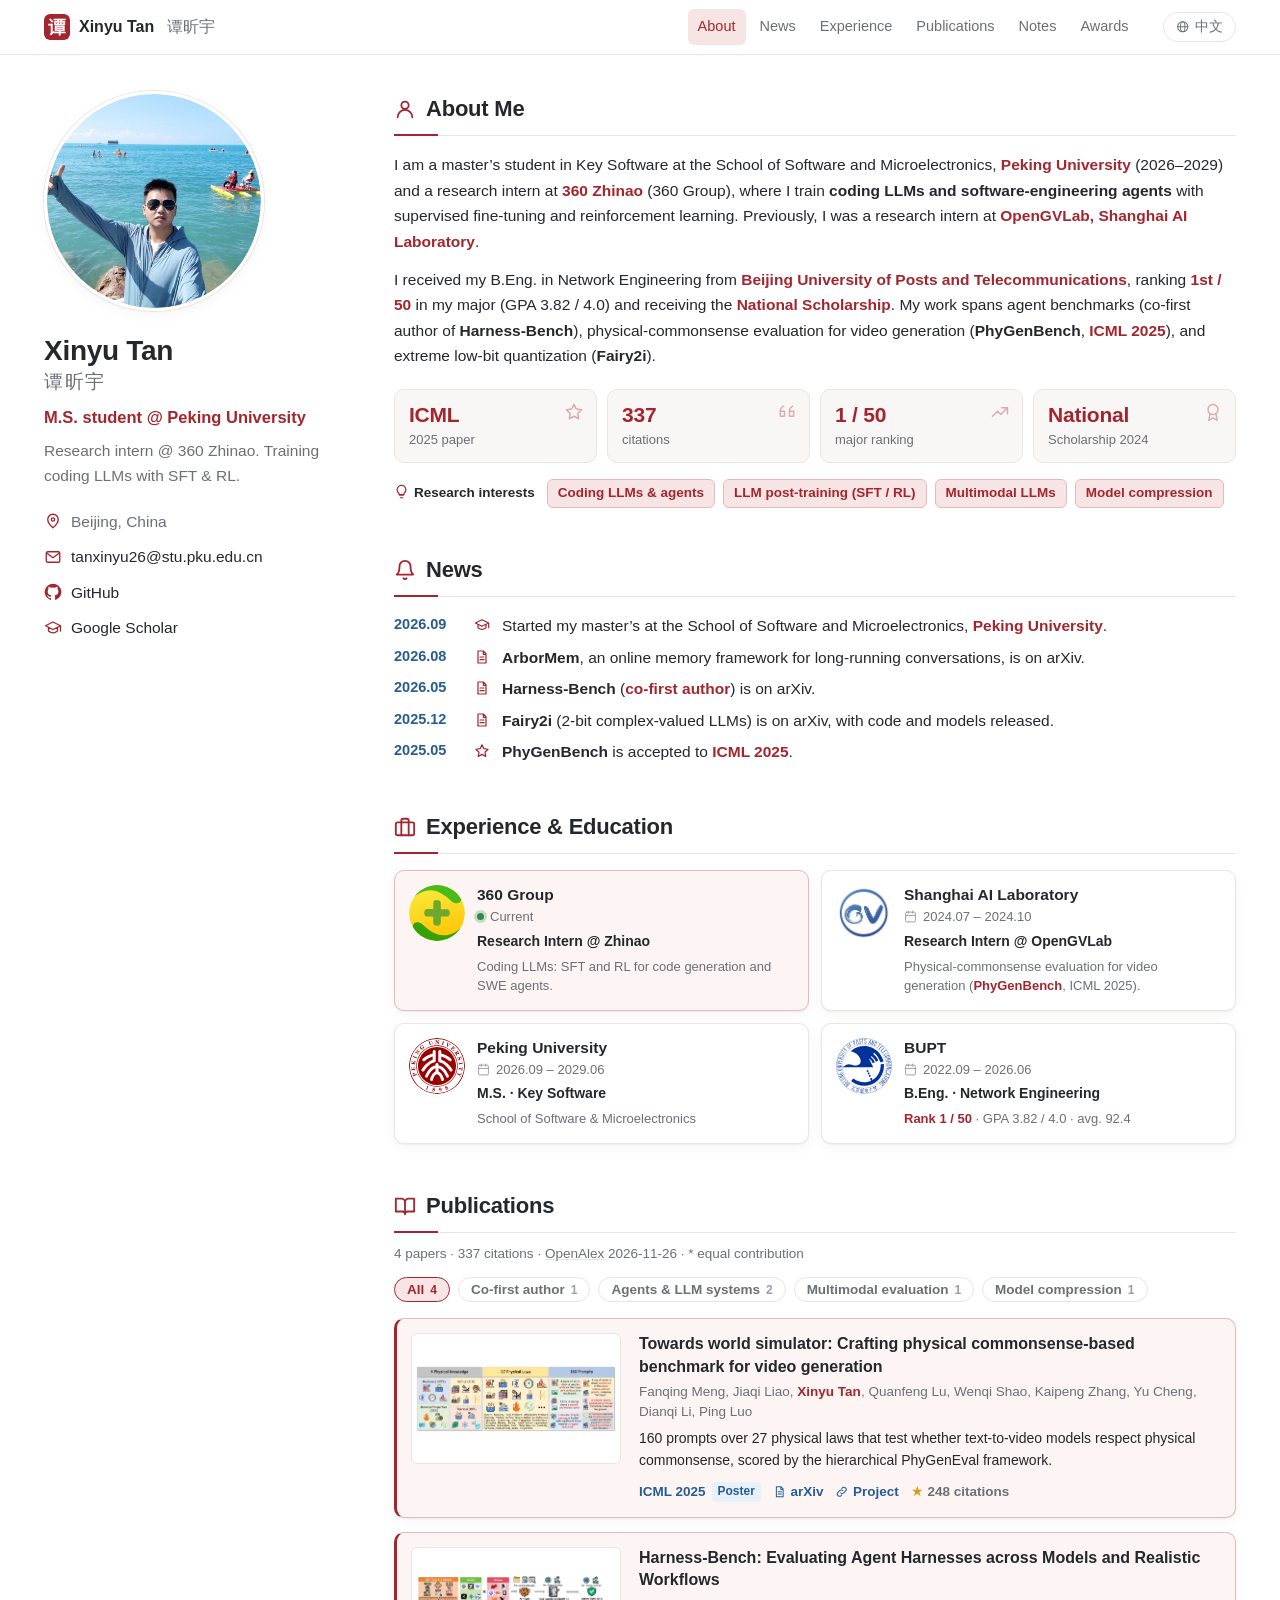
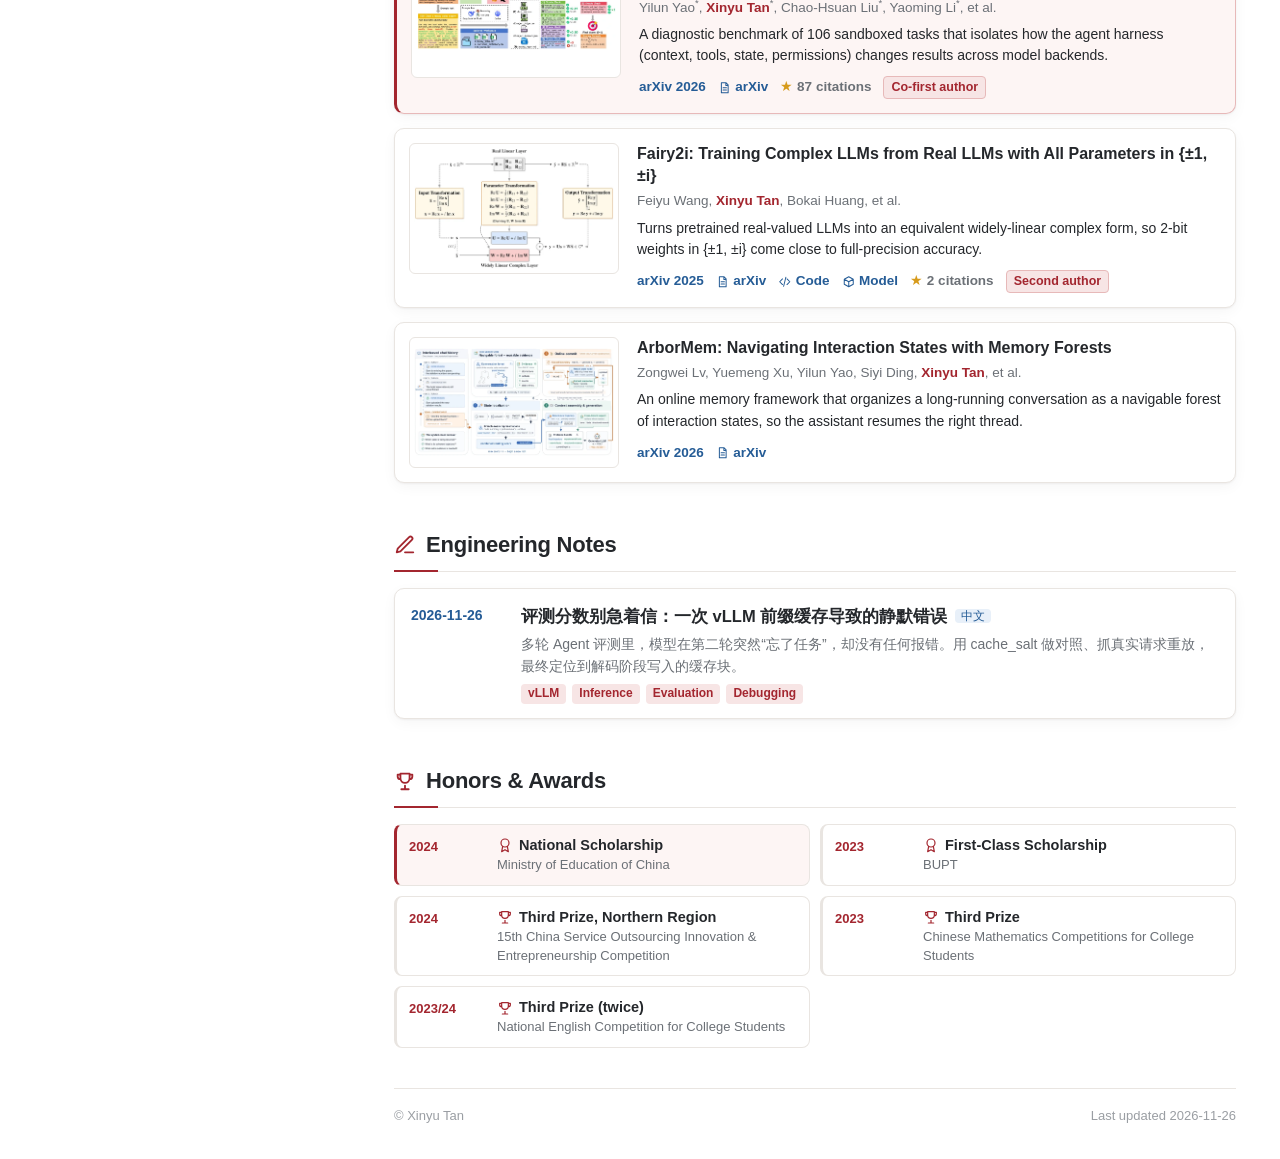
==== commit 82b77115: "Publish note: vLLM prefix-cache silent bug Co-Authored-By: Claude Opus 5.5 <noreply@anthropic.com>" ====
--- a/index.html
+++ b/index.html
@@ -10,7 +10,7 @@
   <link rel="icon" href="assets/favicon-32.png" type="image/png" sizes="32x32">
   <link rel="icon" href="assets/favicon.svg" type="image/svg+xml">
   <link rel="apple-touch-icon" href="assets/apple-touch-icon.png">
-  <link rel="stylesheet" href="assets/style.css?v=833bf6475f">
+  <link rel="stylesheet" href="assets/style.css?v=5b36a86383">
   <script defer src="assets/site.js?v=d401abfa11"></script>
 </head>
 <body>
@@ -24,6 +24,9 @@
         <a href="#news"><span class="en">News</span><span class="zh">动态</span></a>
         <a href="#experience"><span class="en">Experience</span><span class="zh">经历</span></a>
         <a href="#publications"><span class="en">Publications</span><span class="zh">论文</span></a>
+        <!-- notes-nav:start -->
+<a href="#notes"><span class="en">Notes</span><span class="zh">笔记</span></a>
+<!-- notes-nav:end -->
         <a href="#awards"><span class="en">Awards</span><span class="zh">荣誉</span></a>
       </nav>
       <button class="locale" id="language" type="button" aria-label="切换到中文"><svg aria-hidden="true"><use href="#globe"/></svg><span class="en">中文</span><span class="zh">EN</span></button>
@@ -183,6 +186,15 @@
 <!-- publications:end -->
         </div>
       </section>
+
+      <!-- notes-section:start -->
+<section id="notes" aria-labelledby="notes-title">
+        <h2 id="notes-title"><svg class="hicon" aria-hidden="true"><use href="#i-pen"/></svg><span class="en">Engineering Notes</span><span class="zh">工程笔记</span></h2>
+        <ul class="notes-list">
+<li><time>2026-11-26</time><div><a class="note-title" href="notes/vllm-prefix-cache-silent-bug.html">评测分数别急着信：一次 vLLM 前缀缓存导致的静默错误</a><span class="note-lang">中文</span><p class="note-summary">多轮 Agent 评测里，模型在第二轮突然“忘了任务”，却没有任何报错。用 cache_salt 做对照、抓真实请求重放，最终定位到解码阶段写入的缓存块。</p><p class="note-tags"><span class="note-tag">vLLM</span><span class="note-tag">Inference</span><span class="note-tag">Evaluation</span><span class="note-tag">Debugging</span></p></div></li>
+        </ul>
+      </section>
+<!-- notes-section:end -->
 
       <section id="awards" aria-labelledby="awards-title">
         <h2 id="awards-title"><svg class="hicon" aria-hidden="true"><use href="#i-trophy"/></svg><span class="en">Honors &amp; Awards</span><span class="zh">荣誉奖项</span></h2>
@@ -227,6 +239,7 @@
     <symbol id="i-calendar" viewBox="0 0 24 24"><rect x="3" y="4" width="18" height="18" rx="2"/><path d="M16 2v4M8 2v4M3 10h18"/></symbol>
     <symbol id="i-cap" viewBox="0 0 24 24"><path d="m2 9 10-5 10 5-10 5-10-5Zm4 2.5V16q6 5 12 0v-4.5M22 9v7"/></symbol>
     <symbol id="i-paper" viewBox="0 0 24 24"><path d="M6 3h8l4 4v14H6zM14 3v5h4M9 12h6m-6 4h6"/></symbol>
+    <symbol id="i-pen" viewBox="0 0 24 24"><path d="M12 20h9M16.5 3.5a2.1 2.1 0 0 1 3 3L7 19l-4 1 1-4z"/></symbol>
   </svg>
 </body>
 </html>
--- a/assets/style.css
+++ b/assets/style.css
@@ -231,6 +231,47 @@
   border-radius: 4px; padding: 0 7px; font-size: 12.5px; font-weight: 650;
 }
 
+/* engineering notes (home list + notes index) */
+.notes-list { list-style: none; margin: 0; padding: 0; display: grid; gap: 10px; }
+.notes-list li {
+  display: grid; grid-template-columns: 96px minmax(0, 1fr); gap: 14px;
+  border: 1px solid var(--line); border-radius: var(--radius); padding: 14px 16px; background: var(--bg); box-shadow: var(--shadow);
+}
+.notes-list time { color: var(--venue); font-weight: 650; font-size: 14px; font-variant-numeric: tabular-nums; padding-top: 1px; }
+.note-title { font-size: 16.5px; font-weight: 700; color: var(--text); }
+.note-title:hover { color: var(--venue); }
+.note-lang { margin-left: 8px; font-size: 12px; color: var(--venue); background: var(--venue-soft); border-radius: 4px; padding: 0 6px; vertical-align: 2px; }
+.note-summary { font-size: 14px; color: var(--muted); margin-top: 4px; line-height: 1.55; }
+.note-tags { margin-top: 6px; display: flex; flex-wrap: wrap; gap: 6px; }
+.note-tag { font-size: 12px; color: var(--accent); background: var(--accent-soft); border-radius: 4px; padding: 0 7px; font-weight: 600; }
+.notes-more { margin-top: 10px; font-size: 14px; font-weight: 600; }
+
+/* note article pages */
+.article { max-width: 780px; margin: 0 auto; padding: 36px 24px 48px; }
+.article h1 { font-size: 30px; line-height: 1.3; letter-spacing: -.01em; }
+.article-back { font-size: 14px; margin-bottom: 14px; }
+.note-draft { display: inline-block; font-size: 12.5px; font-weight: 700; color: #8a5a00; background: #fff3d6; border: 1px solid #f0d48a; border-radius: 4px; padding: 1px 8px; margin-bottom: 10px; }
+.article-meta { display: flex; flex-wrap: wrap; align-items: center; gap: 6px 12px; color: var(--muted); font-size: 14px; margin: 10px 0 26px; padding-bottom: 18px; border-bottom: 1px solid var(--line); }
+.article-meta time { color: var(--venue); font-weight: 650; }
+.article-body { font-size: 16px; line-height: 1.8; }
+.article-body > * + * { margin-top: 14px; }
+.article-body h2 { margin-top: 36px; font-size: 22px; }
+.article-body h3 { margin-top: 26px; font-size: 18px; }
+.article-body .headerlink { margin-left: 6px; color: var(--faint); opacity: 0; font-weight: 400; text-decoration: none; }
+.article-body h2:hover .headerlink, .article-body h3:hover .headerlink { opacity: 1; }
+.article-body ul, .article-body ol { padding-left: 1.4em; }
+.article-body li + li { margin-top: 4px; }
+.article-body strong { color: var(--text); font-weight: 700; }
+.article-body code { font-family: "SFMono-Regular", Menlo, Consolas, monospace; font-size: .88em; background: var(--surface); border: 1px solid var(--line); border-radius: 4px; padding: 1px 5px; }
+.article-body pre { background: var(--surface); border: 1px solid var(--line); border-radius: 8px; padding: 14px 16px; overflow-x: auto; line-height: 1.55; }
+.article-body pre code { border: 0; padding: 0; background: none; font-size: 13.5px; }
+.article-body pre code.hljs { background: none; padding: 0; }
+.article-body blockquote { margin-left: 0; padding: 8px 16px; border-left: 3px solid var(--accent); background: var(--surface-2); border-radius: 0 8px 8px 0; color: var(--text); }
+.article-body table { border-collapse: collapse; width: 100%; font-size: 14.5px; display: block; overflow-x: auto; }
+.article-body th, .article-body td { border: 1px solid var(--line); padding: 7px 12px; text-align: left; }
+.article-body th { background: var(--surface); }
+.note-footer { max-width: 780px; margin: 0 auto; padding: 18px 24px 36px; border-top: 1px solid var(--line); display: flex; justify-content: space-between; color: var(--faint); font-size: 13.5px; }
+
 /* awards */
 .awards { list-style: none; padding: 0; margin: 0; display: grid; grid-template-columns: repeat(2, minmax(0, 1fr)); gap: 10px; }
 .awards li {
@@ -275,6 +316,9 @@
   .paper { grid-template-columns: 1fr; gap: 10px; }
   .thumb { max-width: 320px; }
   .news li { grid-template-columns: 60px 16px minmax(0, 1fr); gap: 8px; }
+  .notes-list li { grid-template-columns: 1fr; gap: 4px; }
+  .article h1 { font-size: 25px; }
+  .article { padding: 24px 16px 40px; }
 }
 @media (prefers-reduced-motion: reduce) {
   html { scroll-behavior: auto; }
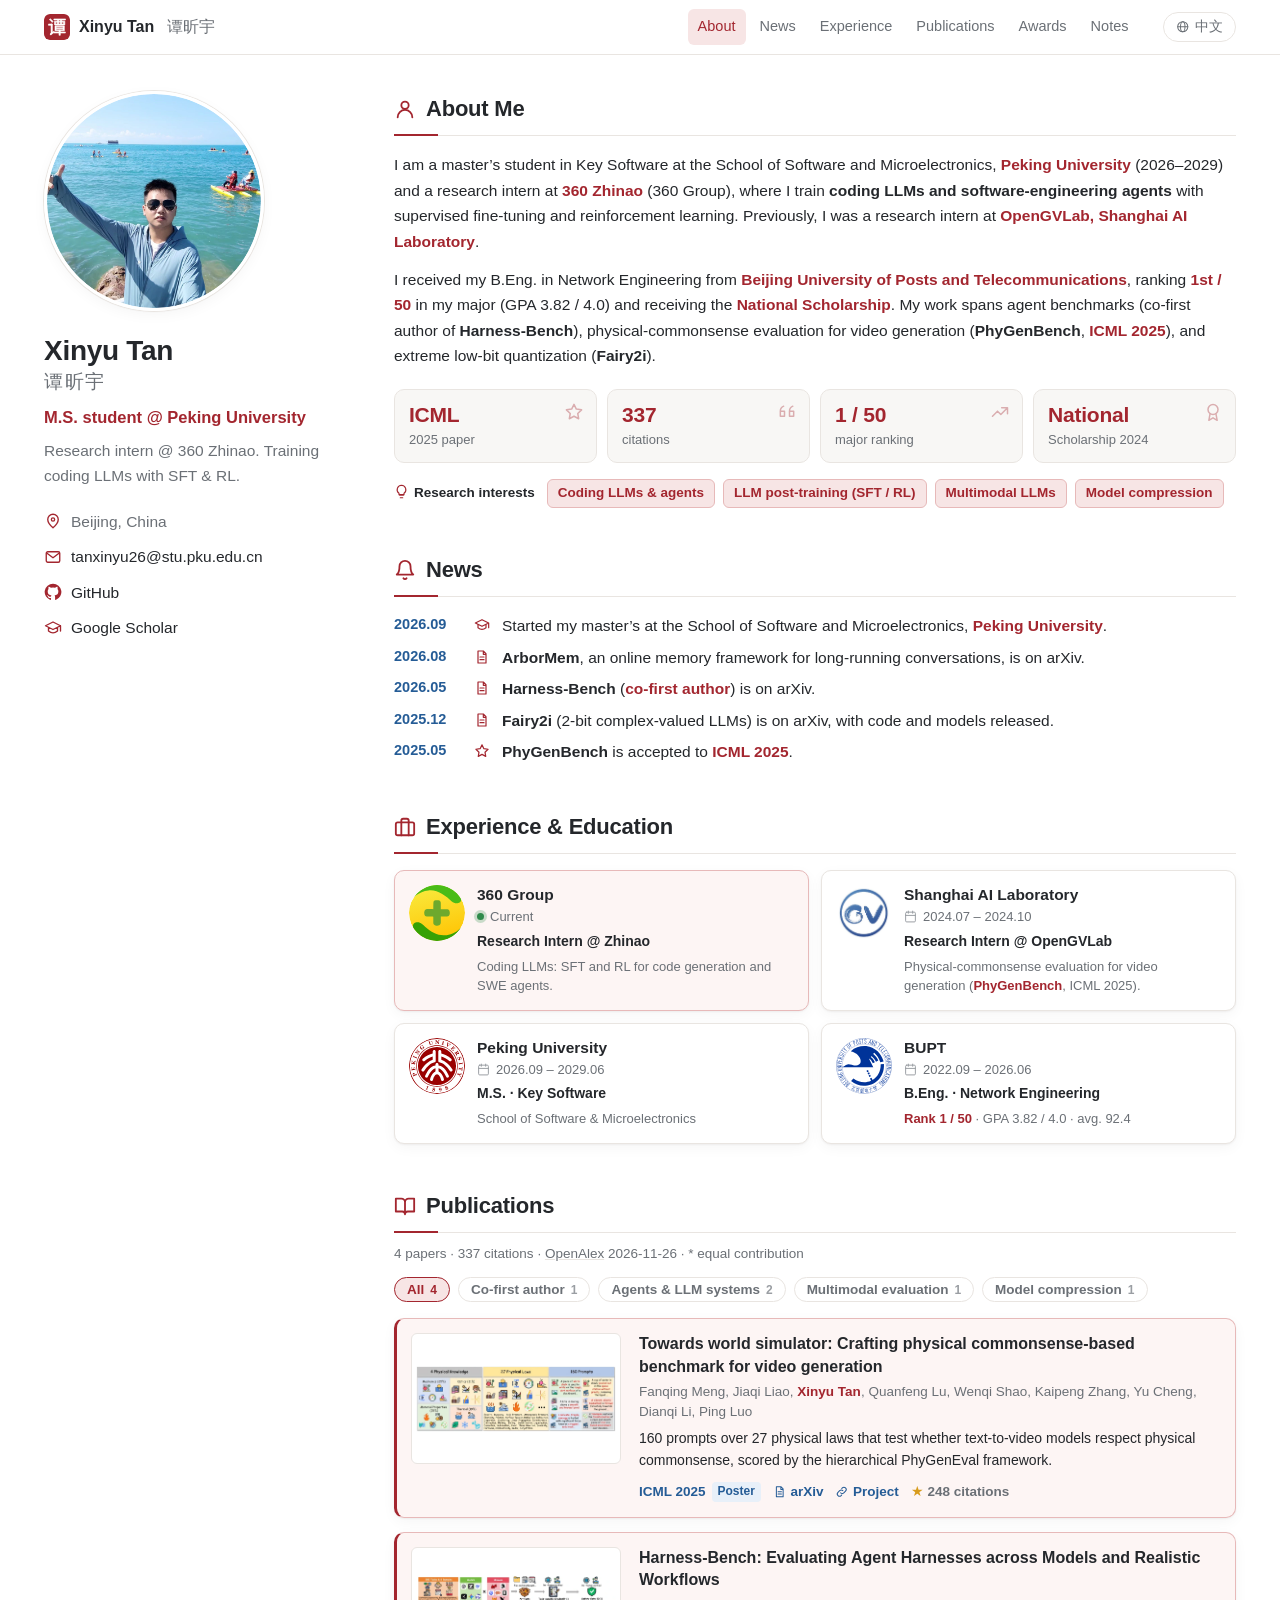
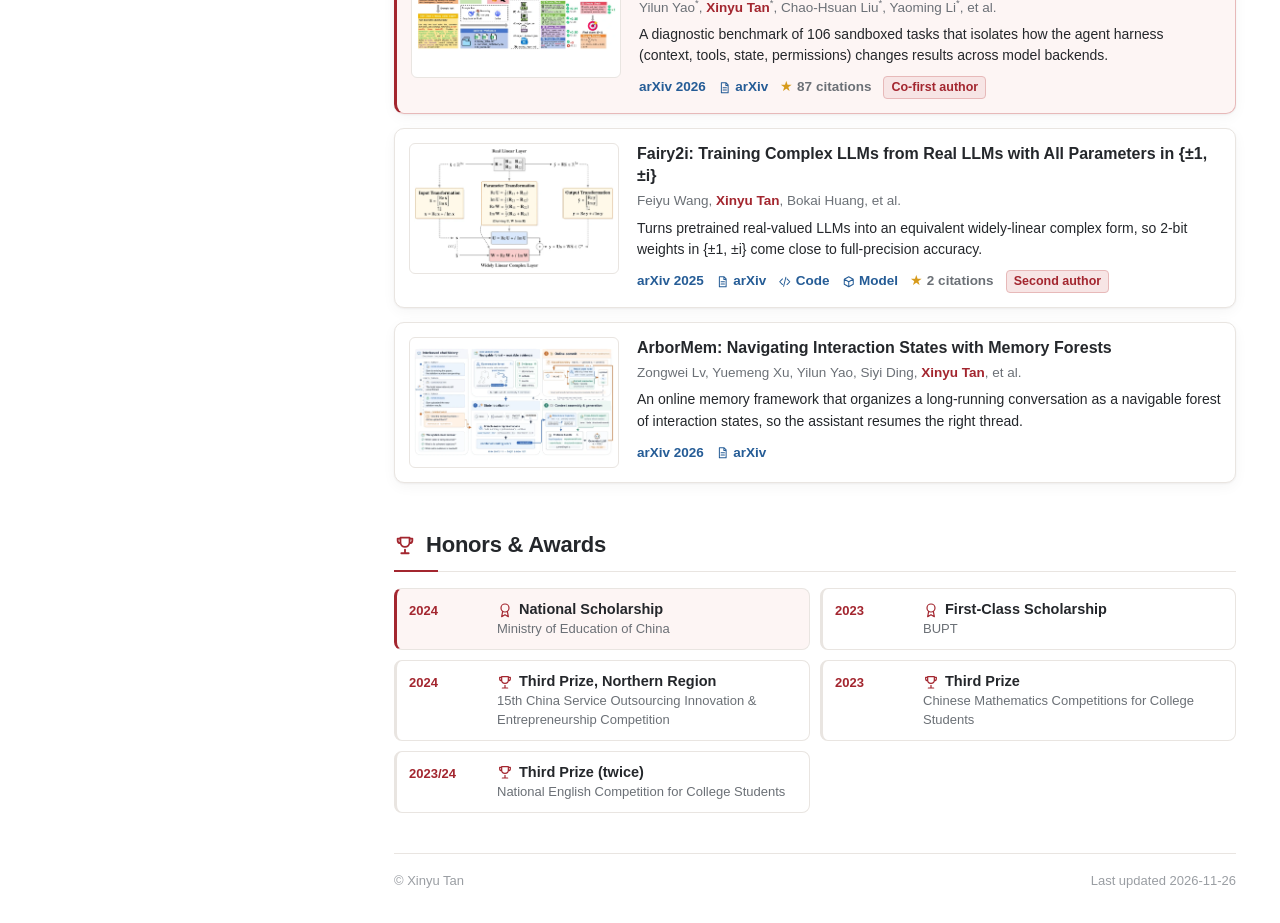
==== commit 02cbe549: "Move engineering notes to a standalone page linked from the top nav Co-Authored-By: Claude Opus 5.5 " ====
--- a/index.html
+++ b/index.html
@@ -11,7 +11,7 @@
   <link rel="icon" href="assets/favicon.svg" type="image/svg+xml">
   <link rel="apple-touch-icon" href="assets/apple-touch-icon.png">
   <link rel="stylesheet" href="assets/style.css?v=5b36a86383">
-  <script defer src="assets/site.js?v=d401abfa11"></script>
+  <script defer src="assets/site.js?v=1d5ba98962"></script>
 </head>
 <body>
   <a class="skip-link" href="#about"><span class="en">Skip to content</span><span class="zh">跳到正文</span></a>
@@ -24,10 +24,10 @@
         <a href="#news"><span class="en">News</span><span class="zh">动态</span></a>
         <a href="#experience"><span class="en">Experience</span><span class="zh">经历</span></a>
         <a href="#publications"><span class="en">Publications</span><span class="zh">论文</span></a>
+        <a href="#awards"><span class="en">Awards</span><span class="zh">荣誉</span></a>
         <!-- notes-nav:start -->
-<a href="#notes"><span class="en">Notes</span><span class="zh">笔记</span></a>
+<a href="notes/index.html"><span class="en">Notes</span><span class="zh">笔记</span></a>
 <!-- notes-nav:end -->
-        <a href="#awards"><span class="en">Awards</span><span class="zh">荣誉</span></a>
       </nav>
       <button class="locale" id="language" type="button" aria-label="切换到中文"><svg aria-hidden="true"><use href="#globe"/></svg><span class="en">中文</span><span class="zh">EN</span></button>
     </div>
@@ -186,15 +186,6 @@
 <!-- publications:end -->
         </div>
       </section>
-
-      <!-- notes-section:start -->
-<section id="notes" aria-labelledby="notes-title">
-        <h2 id="notes-title"><svg class="hicon" aria-hidden="true"><use href="#i-pen"/></svg><span class="en">Engineering Notes</span><span class="zh">工程笔记</span></h2>
-        <ul class="notes-list">
-<li><time>2026-11-26</time><div><a class="note-title" href="notes/vllm-prefix-cache-silent-bug.html">评测分数别急着信：一次 vLLM 前缀缓存导致的静默错误</a><span class="note-lang">中文</span><p class="note-summary">多轮 Agent 评测里，模型在第二轮突然“忘了任务”，却没有任何报错。用 cache_salt 做对照、抓真实请求重放，最终定位到解码阶段写入的缓存块。</p><p class="note-tags"><span class="note-tag">vLLM</span><span class="note-tag">Inference</span><span class="note-tag">Evaluation</span><span class="note-tag">Debugging</span></p></div></li>
-        </ul>
-      </section>
-<!-- notes-section:end -->
 
       <section id="awards" aria-labelledby="awards-title">
         <h2 id="awards-title"><svg class="hicon" aria-hidden="true"><use href="#i-trophy"/></svg><span class="en">Honors &amp; Awards</span><span class="zh">荣誉奖项</span></h2>
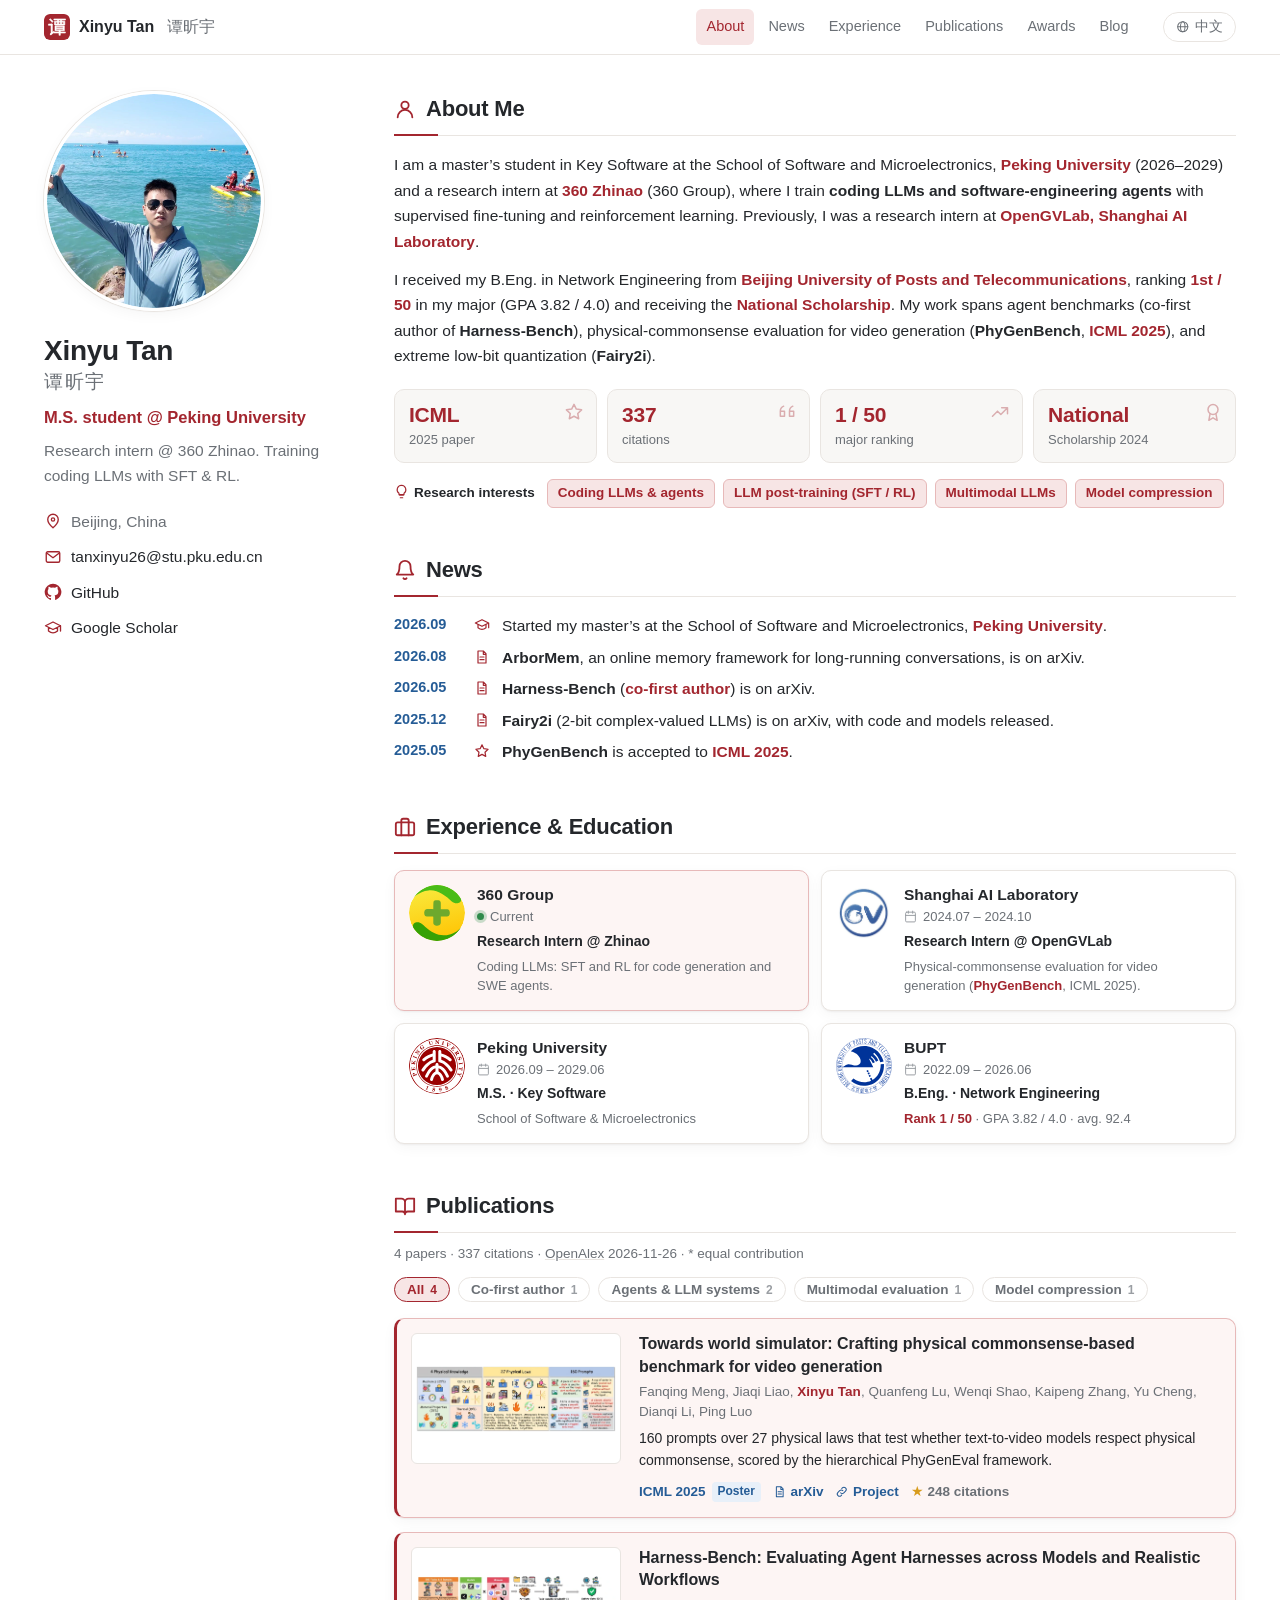
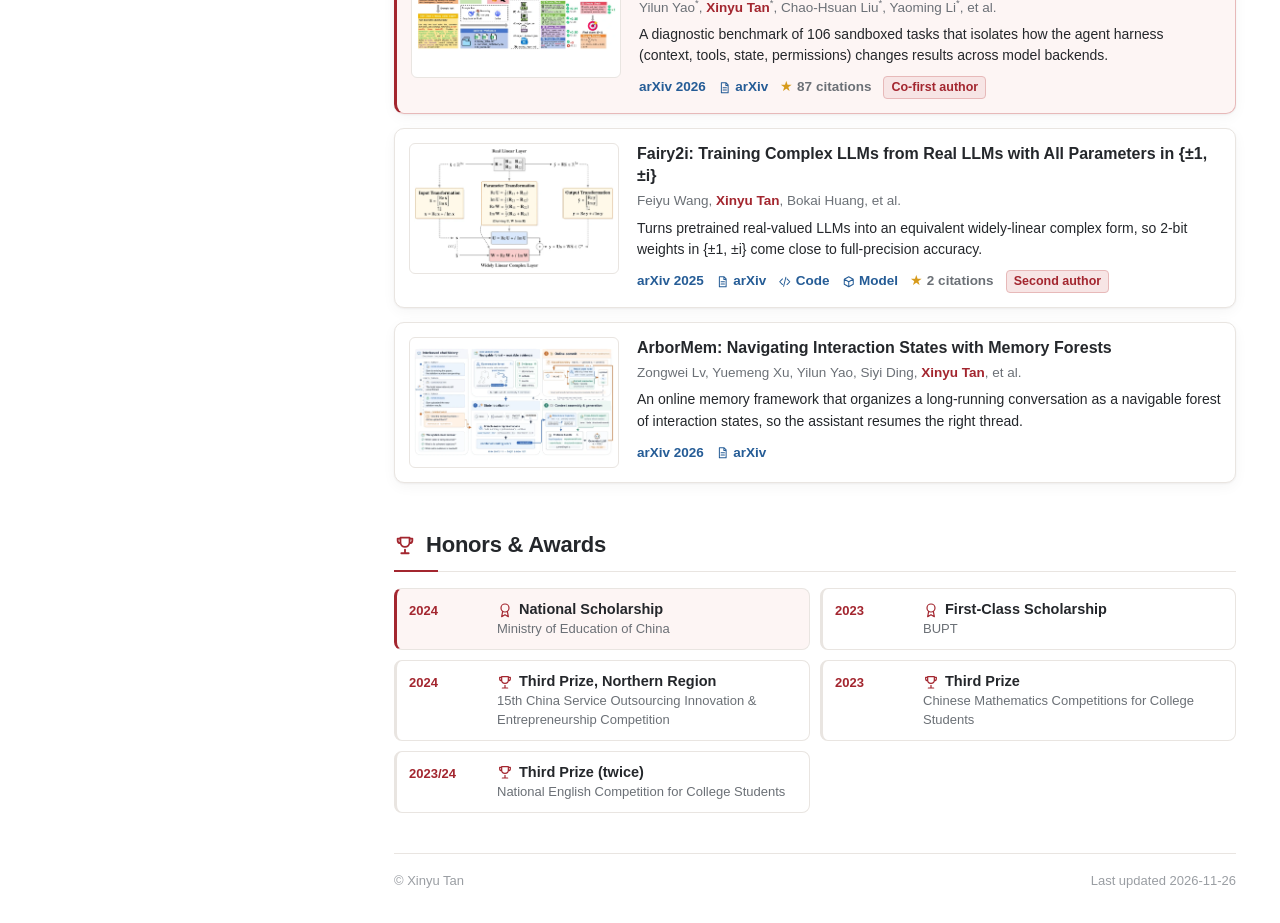
==== commit 0badc49d: "Rename Notes to Blog (blog/ directory, nav label, build script) Co-Authored-By: Claude Opus 5.5 <nor" ====
--- a/index.html
+++ b/index.html
@@ -25,9 +25,9 @@
         <a href="#experience"><span class="en">Experience</span><span class="zh">经历</span></a>
         <a href="#publications"><span class="en">Publications</span><span class="zh">论文</span></a>
         <a href="#awards"><span class="en">Awards</span><span class="zh">荣誉</span></a>
-        <!-- notes-nav:start -->
-<a href="notes/index.html"><span class="en">Notes</span><span class="zh">笔记</span></a>
-<!-- notes-nav:end -->
+        <!-- blog-nav:start -->
+<a href="blog/index.html"><span class="en">Blog</span><span class="zh">博客</span></a>
+<!-- blog-nav:end -->
       </nav>
       <button class="locale" id="language" type="button" aria-label="切换到中文"><svg aria-hidden="true"><use href="#globe"/></svg><span class="en">中文</span><span class="zh">EN</span></button>
     </div>
